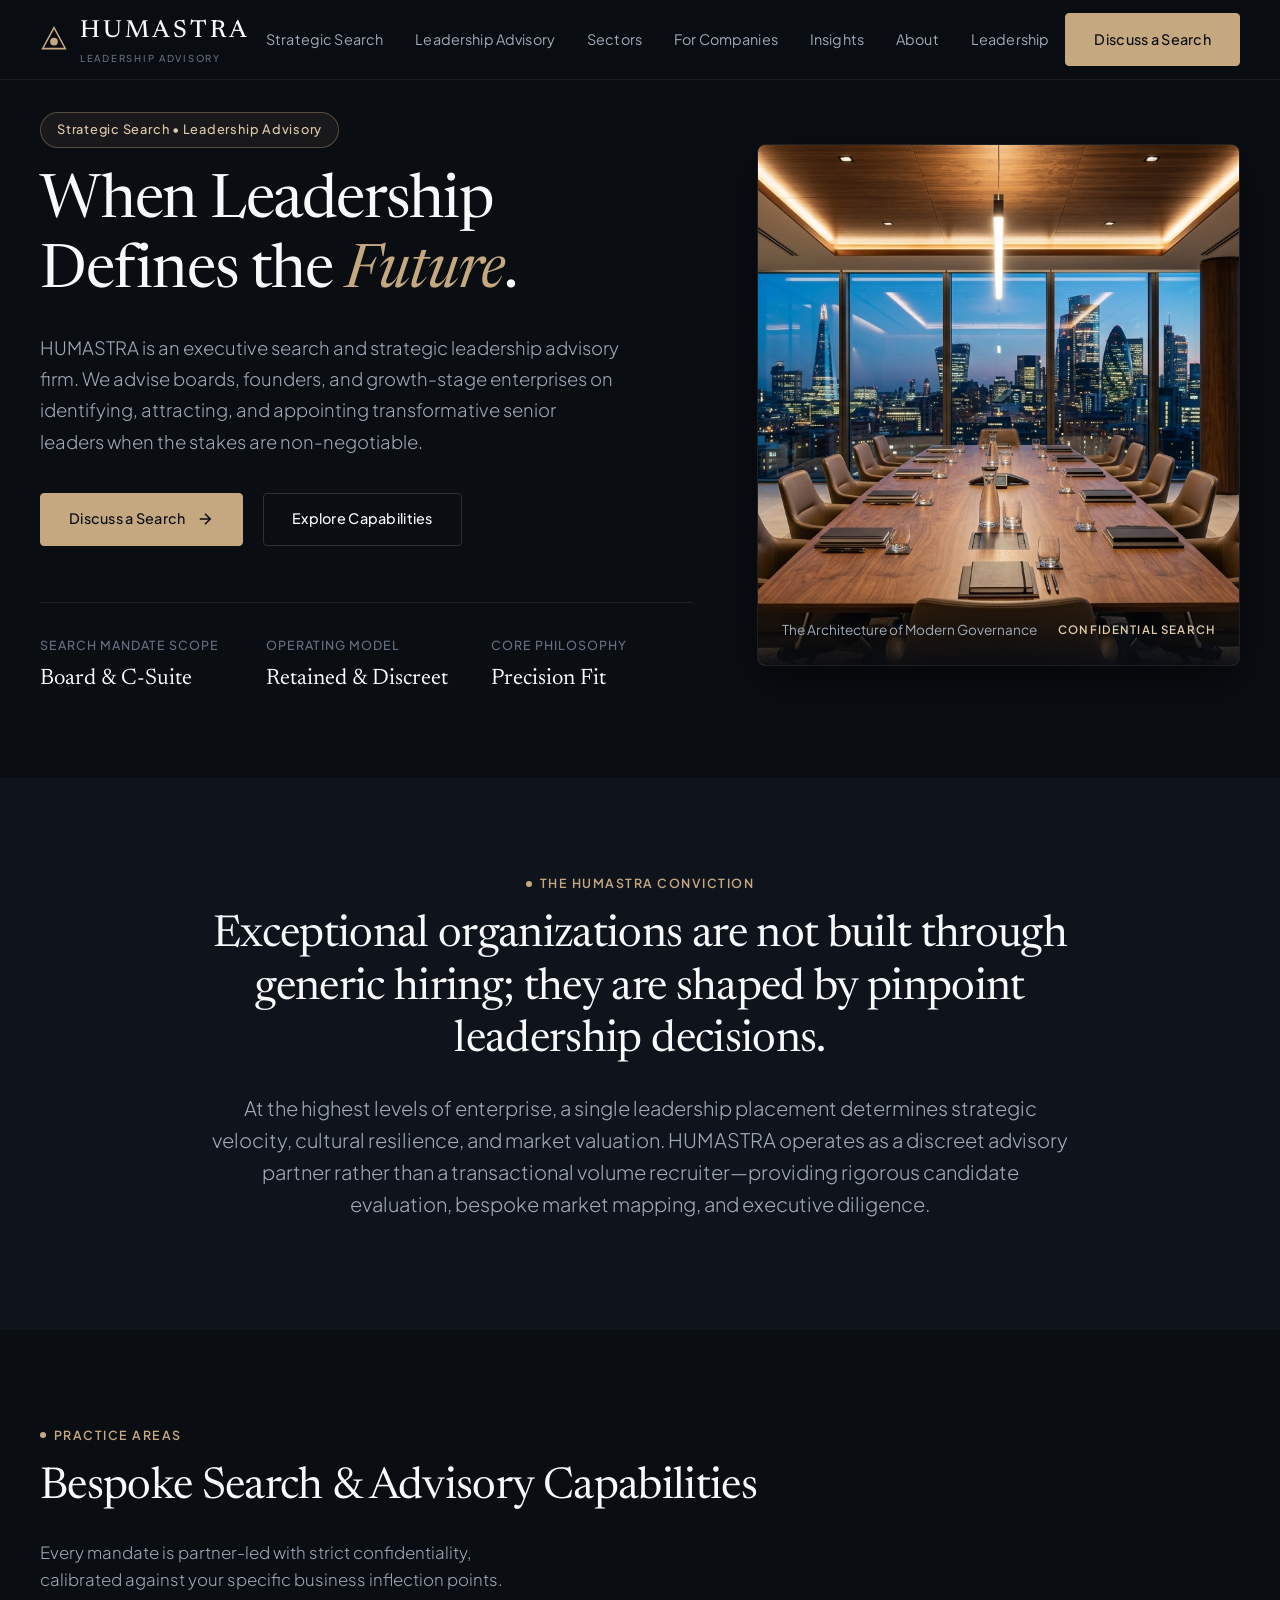
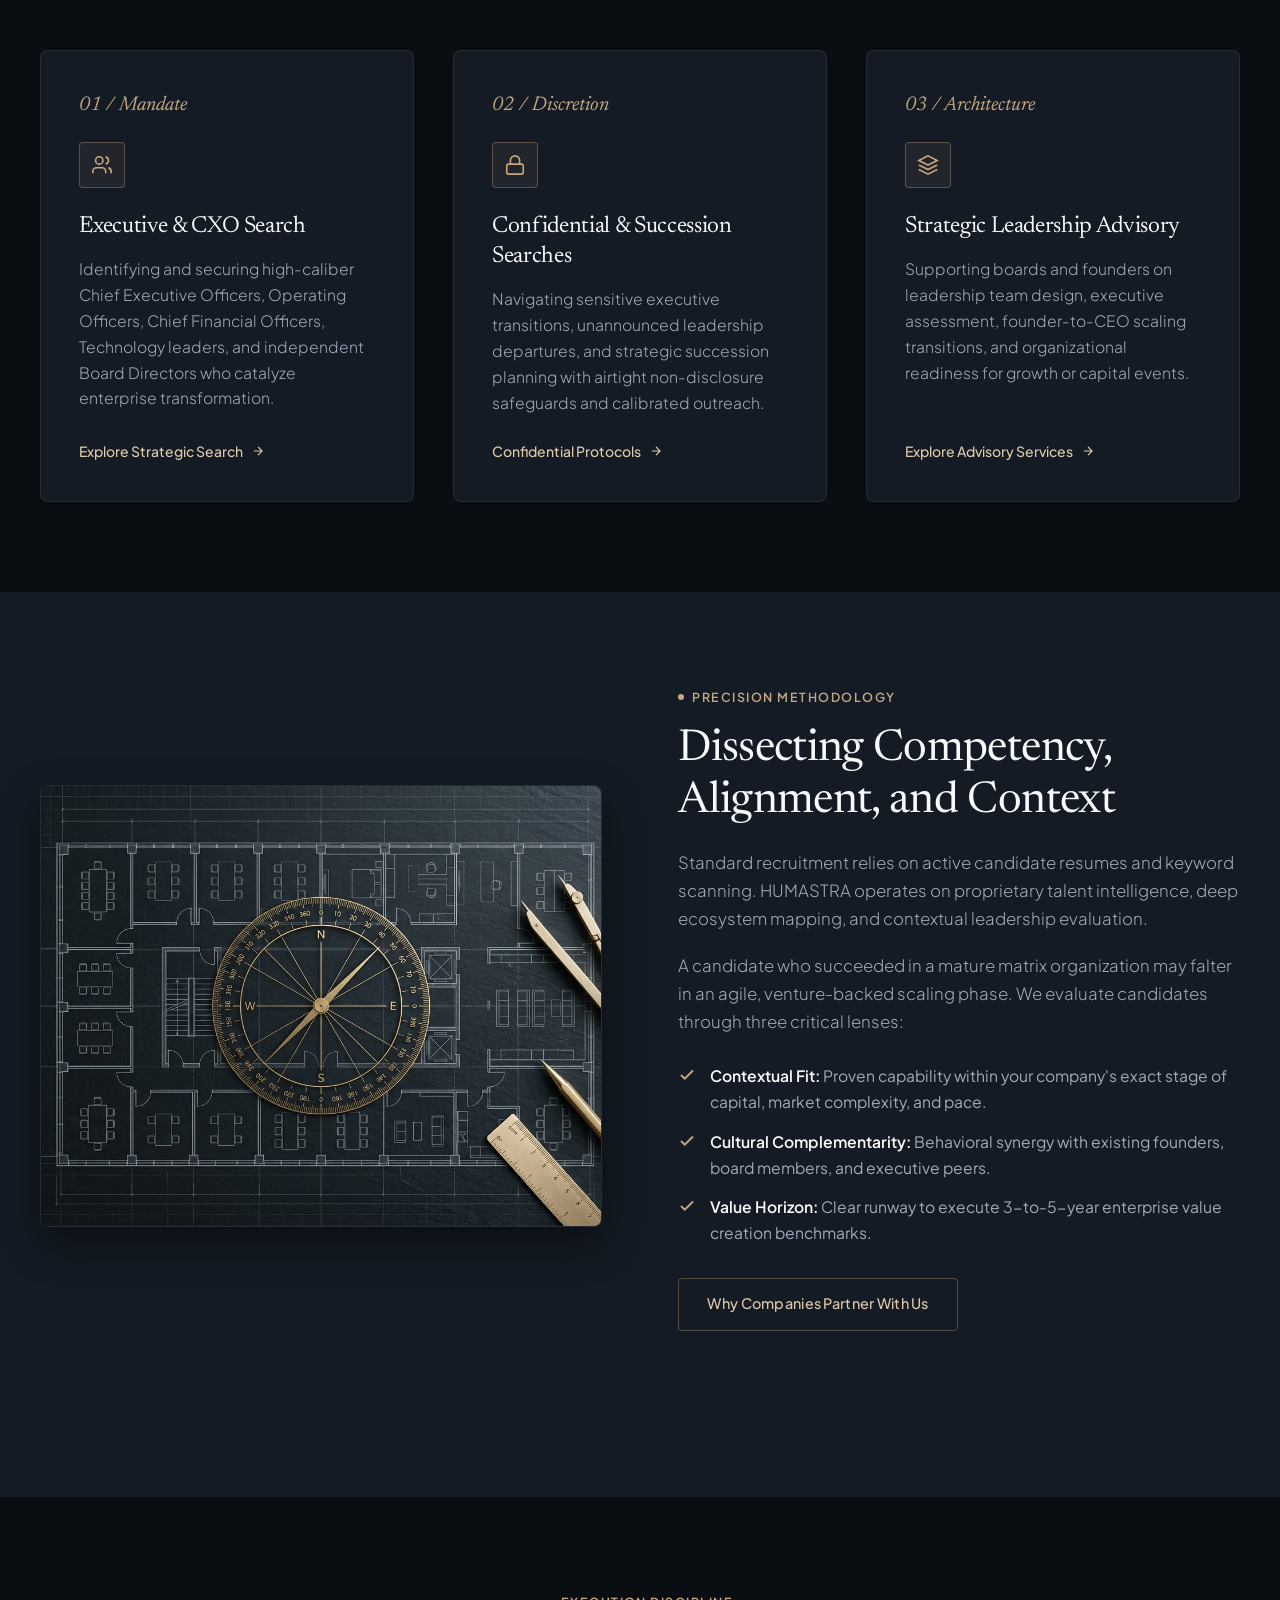
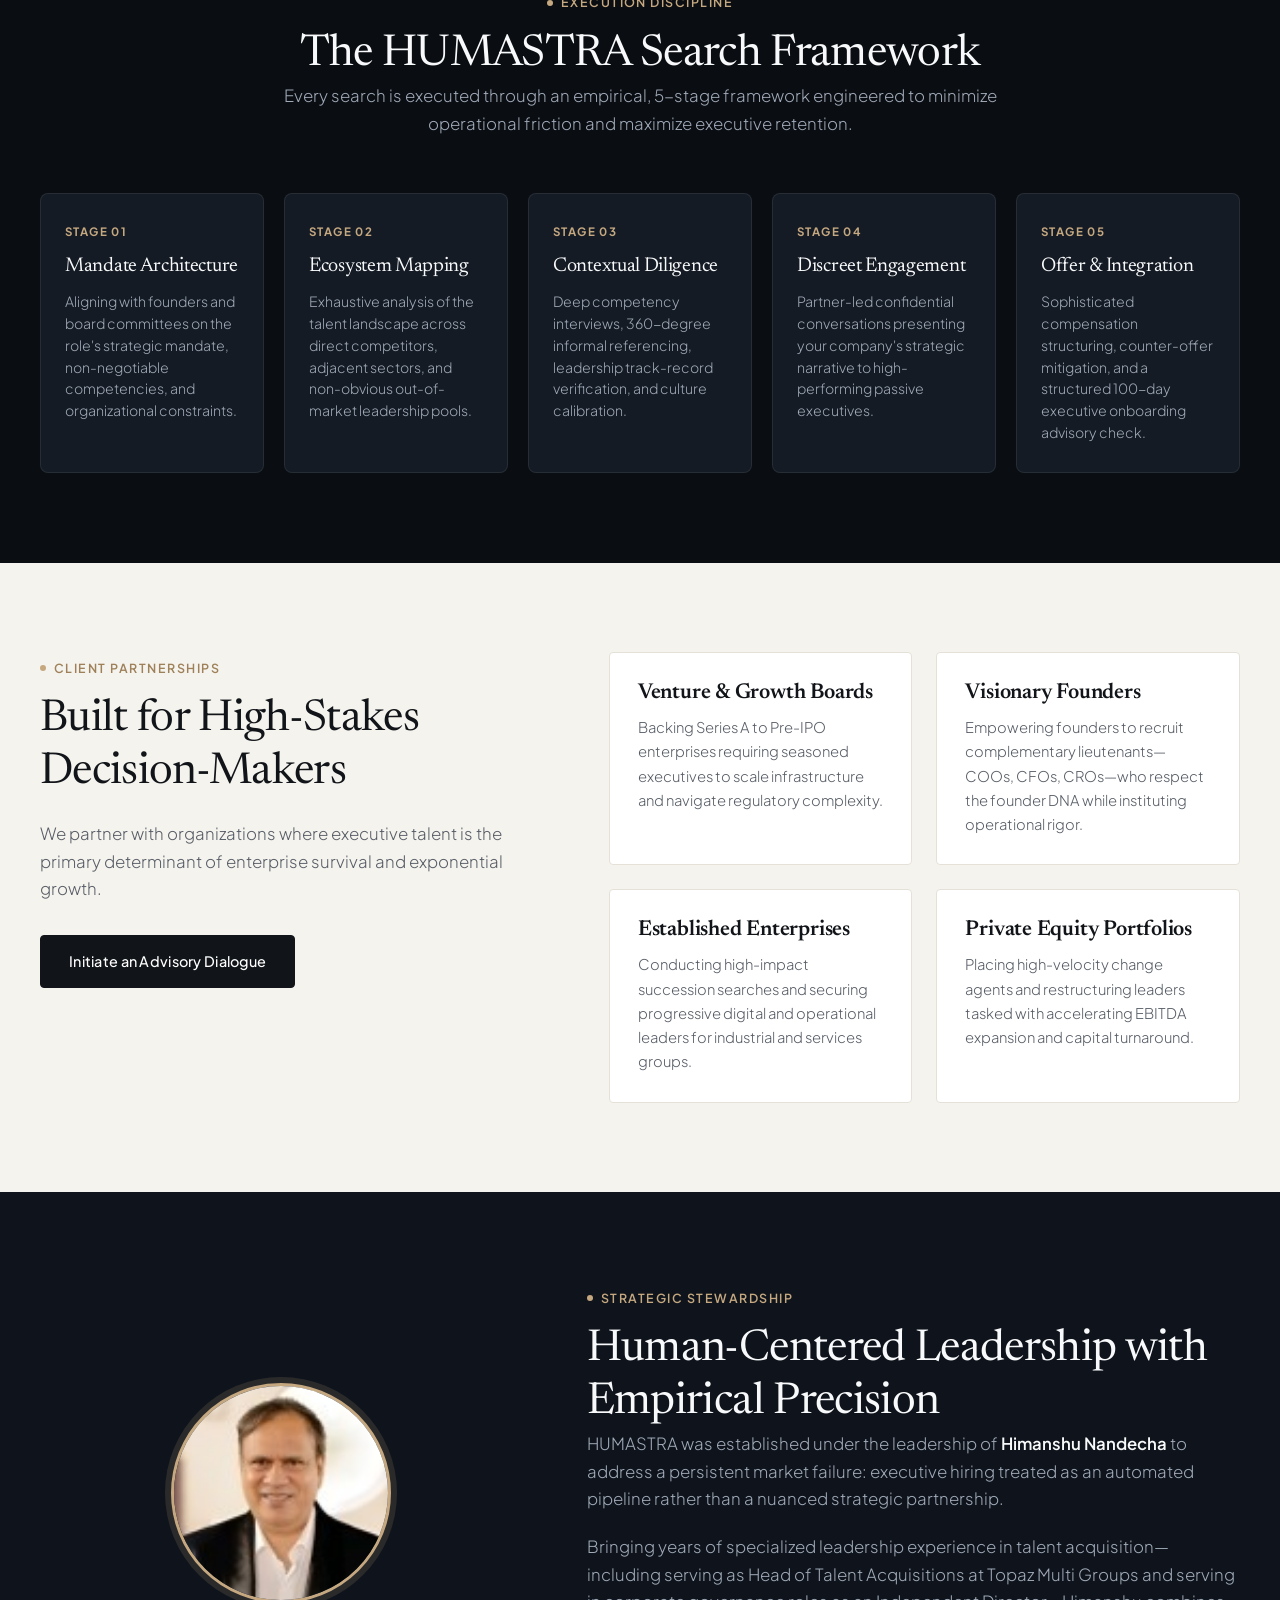
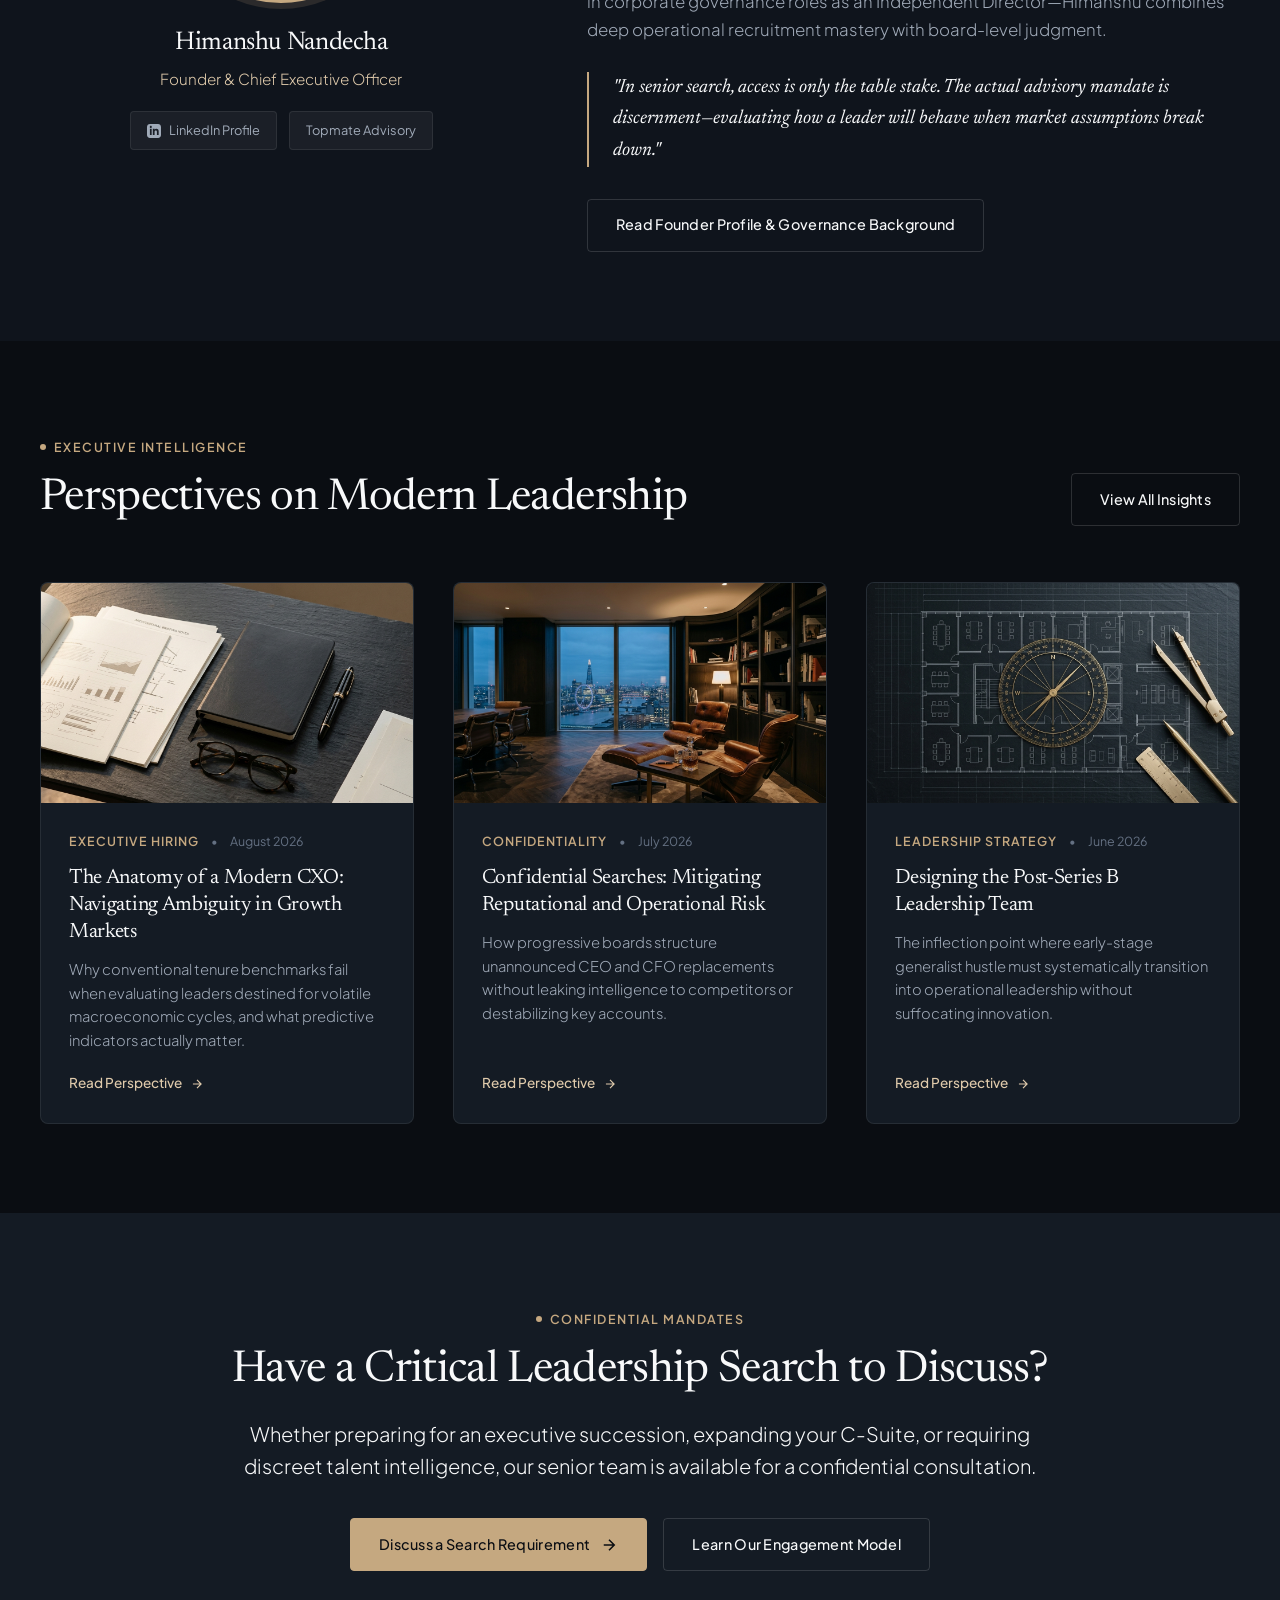
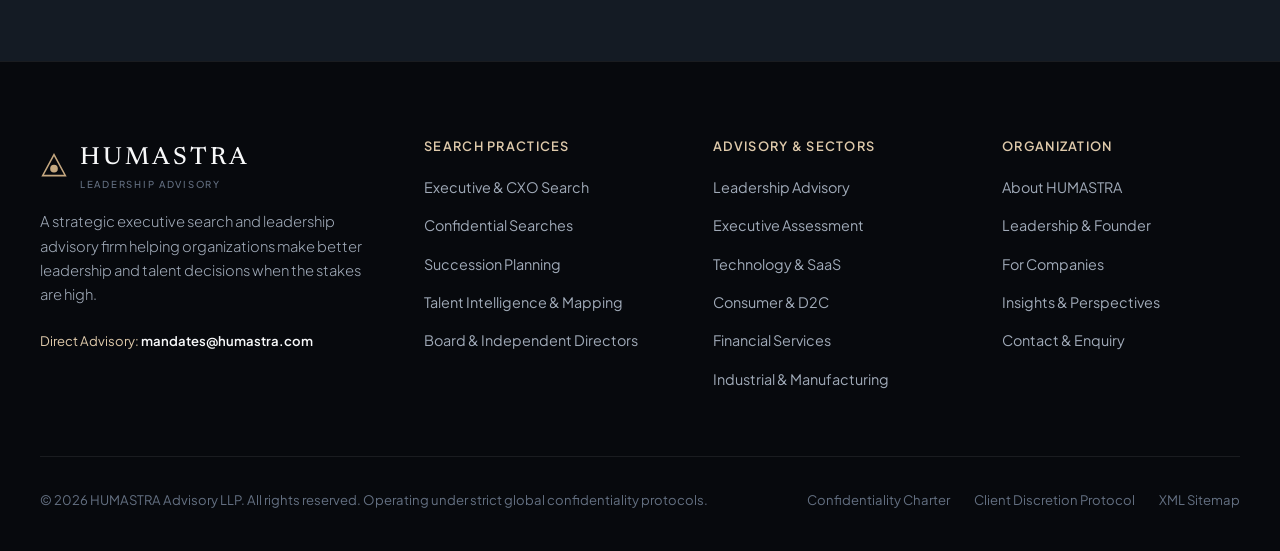
==== index.html @ c3123224 "Initial commit: HUMASTRA executive search and leadership advisory platform" ====
<!DOCTYPE html>
<html lang="en">
<head>
  <meta charset="UTF-8">
  <meta name="viewport" content="width=device-width, initial-scale=1.0">
  <meta http-equiv="X-UA-Compatible" content="IE=edge">
  
  <!-- Primary Meta Tags -->
  <title>HUMASTRA | Strategic Executive Search & Leadership Advisory</title>
  <meta name="title" content="HUMASTRA | Strategic Executive Search & Leadership Advisory">
  <meta name="description" content="HUMASTRA is an executive search and strategic leadership advisory firm helping enterprises, founders, and growth-stage companies identify, evaluate, and place exceptional senior leaders for high-stakes mandates.">
  <meta name="keywords" content="executive search, leadership advisory, CXO search, senior executive recruitment, retained search, board advisory, talent intelligence, Himanshu Nandecha">
  <meta name="author" content="HUMASTRA">
  <meta name="robots" content="index, follow">
  <link rel="canonical" href="https://humastra.com/">

  <!-- Open Graph / Facebook -->
  <meta property="og:type" content="website">
  <meta property="og:url" content="https://humastra.com/">
  <meta property="og:title" content="HUMASTRA | Strategic Executive Search & Leadership Advisory">
  <meta property="og:description" content="Advising boards, founders, and enterprises on mission-critical executive search and strategic leadership succession.">
  <meta property="og:image" content="https://humastra.com/assets/images/hero-boardroom.jpg">

  <!-- Twitter / X -->
  <meta property="twitter:card" content="summary_large_image">
  <meta property="twitter:url" content="https://humastra.com/">
  <meta property="twitter:title" content="HUMASTRA | Strategic Executive Search & Leadership Advisory">
  <meta property="twitter:description" content="Advising boards, founders, and enterprises on mission-critical executive search and strategic leadership succession.">
  <meta property="twitter:image" content="https://humastra.com/assets/images/hero-boardroom.jpg">

  <!-- Favicon & Stylesheet -->
  <link rel="icon" type="image/svg+xml" href="data:image/svg+xml,%3Csvg xmlns='http://www.w3.org/2000/svg' viewBox='0 0 32 32'%3E%3Cpolygon points='16,2 30,26 2,26' fill='none' stroke='%23C5A880' stroke-width='2.5'/%3E%3Ccircle cx='16' cy='18' r='3.5' fill='%23C5A880'/%3E%3C/svg%3E">
  <link rel="stylesheet" href="assets/css/main.css">

  <!-- Structured Data: Organization & WebSite Schema -->
  <script type="application/ld+json">
  {
    "@context": "https://schema.org",
    "@graph": [
      {
        "@type": "Organization",
        "@id": "https://humastra.com/#organization",
        "name": "HUMASTRA",
        "url": "https://humastra.com/",
        "logo": "https://humastra.com/assets/images/logo.svg",
        "description": "Strategic executive search and leadership advisory firm advising boards, founders, and growth-stage companies.",
        "founder": {
          "@type": "Person",
          "name": "Himanshu Nandecha",
          "jobTitle": "Founder & Chief Executive Officer",
          "sameAs": [
            "https://linkedin.com/in/nandecha",
            "https://topmate.io/nandecha"
          ]
        },
        "contactPoint": {
          "@type": "ContactPoint",
          "contactType": "Executive Search Inquiries",
          "email": "mandates@humastra.com",
          "availableLanguage": ["English", "Hindi"]
        }
      },
      {
        "@type": "WebSite",
        "@id": "https://humastra.com/#website",
        "url": "https://humastra.com/",
        "name": "HUMASTRA",
        "publisher": {
          "@id": "https://humastra.com/#organization"
        }
      }
    ]
  }
  </script>
</head>
<body>

  <!-- Accessible Skip Navigation Link -->
  <a href="#main-content" class="skip-link">Skip to main content</a>

  <!-- Persistent Site Header -->
  <header class="site-header" role="banner">
    <div class="container header-inner">
      <a href="index.html" class="brand-logo" aria-label="HUMASTRA Home">
        <span class="brand-symbol">
          <svg viewBox="0 0 32 32" aria-hidden="true">
            <polygon points="16,3 29,27 3,27" />
            <circle cx="16" cy="19" r="3.5" fill="#C5A880" />
          </svg>
        </span>
        <div>
          HUMASTRA
          <span class="brand-tagline">Leadership Advisory</span>
        </div>
      </a>

      <!-- Primary Navigation -->
      <nav class="nav-container" aria-label="Main Navigation">
        <ul class="nav-menu">
          <li><a href="strategic-search.html" class="nav-link">Strategic Search</a></li>
          <li><a href="leadership-advisory.html" class="nav-link">Leadership Advisory</a></li>
          <li><a href="sectors.html" class="nav-link">Sectors</a></li>
          <li><a href="for-companies.html" class="nav-link">For Companies</a></li>
          <li><a href="insights.html" class="nav-link">Insights</a></li>
          <li><a href="about.html" class="nav-link">About</a></li>
          <li><a href="leadership.html" class="nav-link">Leadership</a></li>
        </ul>
      </nav>

      <div class="header-cta-group">
        <a href="contact.html" class="btn btn-primary" id="headerCtaBtn">Discuss a Search</a>
        <button class="mobile-toggle" aria-label="Toggle navigation menu" aria-expanded="false">
          <svg viewBox="0 0 24 24" fill="none" stroke-width="2" stroke-linecap="round">
            <line x1="3" y1="12" x2="21" y2="12"></line>
            <line x1="3" y1="6" x2="21" y2="6"></line>
            <line x1="3" y1="18" x2="21" y2="18"></line>
          </svg>
        </button>
      </div>
    </div>
  </header>

  <!-- Main Content Wrapper -->
  <main id="main-content">
    
    <!-- Hero Section -->
    <section class="hero-wrapper" aria-label="HUMASTRA Introduction">
      <div class="container">
        <div class="hero-editorial-grid">
          
          <div class="hero-content">
            <span class="eyebrow-pill">Strategic Search &bull; Leadership Advisory</span>
            <h1 class="hero-headline">
              When Leadership Defines the <em>Future</em>.
            </h1>
            <p class="hero-description">
              HUMASTRA is an executive search and strategic leadership advisory firm. We advise boards, founders, and growth-stage enterprises on identifying, attracting, and appointing transformative senior leaders when the stakes are non-negotiable.
            </p>
            
            <div class="hero-actions">
              <a href="contact.html" class="btn btn-primary" id="heroDiscussSearchBtn">
                Discuss a Search
                <svg class="btn-icon" viewBox="0 0 24 24" fill="none" stroke="currentColor" stroke-width="2">
                  <path d="M5 12h14M12 5l7 7-7 7"/>
                </svg>
              </a>
              <a href="strategic-search.html" class="btn btn-secondary" id="heroExploreCapabilitiesBtn">Explore Capabilities</a>
            </div>

            <!-- Verified Value Proof Points -->
            <div class="hero-metrics-strip">
              <div class="metric-item">
                <span class="metric-label">Search Mandate Scope</span>
                <span class="metric-value">Board &amp; C-Suite</span>
              </div>
              <div class="metric-item">
                <span class="metric-label">Operating Model</span>
                <span class="metric-value">Retained &amp; Discreet</span>
              </div>
              <div class="metric-item">
                <span class="metric-label">Core Philosophy</span>
                <span class="metric-value">Precision Fit</span>
              </div>
            </div>
          </div>

          <!-- Hero Architectural Visual Frame -->
          <div class="hero-visual">
            <div class="hero-image-frame">
              <img src="assets/images/hero-boardroom.jpg" alt="HUMASTRA executive boardroom suite overlooking twilight metropolitan skyline" width="1280" height="720" loading="eager">
              <div class="hero-image-caption">
                <span>The Architecture of Modern Governance</span>
                <span class="hero-caption-tag">Confidential Search</span>
              </div>
            </div>
          </div>

        </div>
      </div>
    </section>

    <!-- Core Positioning Statement -->
    <section class="section section-secondary" aria-label="Brand Philosophy">
      <div class="container container-narrow" style="text-align: center;">
        <span class="eyebrow">The HUMASTRA Conviction</span>
        <h2>
          Exceptional organizations are not built through generic hiring; they are shaped by pinpoint leadership decisions.
        </h2>
        <p class="lead" style="margin-top: 1.5rem; color: var(--text-secondary);">
          At the highest levels of enterprise, a single leadership placement determines strategic velocity, cultural resilience, and market valuation. HUMASTRA operates as a discreet advisory partner rather than a transactional volume recruiter—providing rigorous candidate evaluation, bespoke market mapping, and executive diligence.
        </p>
      </div>
    </section>

    <!-- Key Capabilities / Dual Pillars -->
    <section class="section" aria-label="Core Capabilities">
      <div class="container">
        <div style="display: flex; justify-content: space-between; align-items: flex-end; margin-bottom: 3.5rem; flex-wrap: wrap; gap: 1.5rem;">
          <div>
            <span class="eyebrow">Practice Areas</span>
            <h2>Bespoke Search &amp; Advisory Capabilities</h2>
          </div>
          <p style="max-width: 480px; margin-bottom: 0;">
            Every mandate is partner-led with strict confidentiality, calibrated against your specific business inflection points.
          </p>
        </div>

        <div class="grid-3">
          
          <!-- Card 1: Executive Search -->
          <div class="advisory-card">
            <span class="card-num">01 / Mandate</span>
            <div class="card-icon-wrapper">
              <svg viewBox="0 0 24 24" fill="none" stroke="currentColor" stroke-width="1.75">
                <path d="M16 21v-2a4 4 0 0 0-4-4H6a4 4 0 0 0-4 4v2"/>
                <circle cx="9" cy="7" r="4"/>
                <path d="M22 21v-2a4 4 0 0 0-3-3.87"/>
                <path d="M16 3.13a4 4 0 0 1 0 7.75"/>
              </svg>
            </div>
            <h3>Executive &amp; CXO Search</h3>
            <p>
              Identifying and securing high-caliber Chief Executive Officers, Operating Officers, Chief Financial Officers, Technology leaders, and independent Board Directors who catalyze enterprise transformation.
            </p>
            <a href="strategic-search.html" class="card-link">
              Explore Strategic Search
              <svg viewBox="0 0 24 24" fill="none" stroke="currentColor" stroke-width="2">
                <path d="M5 12h14M12 5l7 7-7 7"/>
              </svg>
            </a>
          </div>

          <!-- Card 2: Confidential Search -->
          <div class="advisory-card">
            <span class="card-num">02 / Discretion</span>
            <div class="card-icon-wrapper">
              <svg viewBox="0 0 24 24" fill="none" stroke="currentColor" stroke-width="1.75">
                <rect x="3" y="11" width="18" height="11" rx="2" ry="2"/>
                <path d="M7 11V7a5 5 0 0 1 10 0v4"/>
              </svg>
            </div>
            <h3>Confidential &amp; Succession Searches</h3>
            <p>
              Navigating sensitive executive transitions, unannounced leadership departures, and strategic succession planning with airtight non-disclosure safeguards and calibrated outreach.
            </p>
            <a href="strategic-search.html#confidential" class="card-link">
              Confidential Protocols
              <svg viewBox="0 0 24 24" fill="none" stroke="currentColor" stroke-width="2">
                <path d="M5 12h14M12 5l7 7-7 7"/>
              </svg>
            </a>
          </div>

          <!-- Card 3: Leadership Advisory -->
          <div class="advisory-card">
            <span class="card-num">03 / Architecture</span>
            <div class="card-icon-wrapper">
              <svg viewBox="0 0 24 24" fill="none" stroke="currentColor" stroke-width="1.75">
                <path d="M12 2L2 7l10 5 10-5-10-5zM2 17l10 5 10-5M2 12l10 5 10-5"/>
              </svg>
            </div>
            <h3>Strategic Leadership Advisory</h3>
            <p>
              Supporting boards and founders on leadership team design, executive assessment, founder-to-CEO scaling transitions, and organizational readiness for growth or capital events.
            </p>
            <a href="leadership-advisory.html" class="card-link">
              Explore Advisory Services
              <svg viewBox="0 0 24 24" fill="none" stroke="currentColor" stroke-width="2">
                <path d="M5 12h14M12 5l7 7-7 7"/>
              </svg>
            </a>
          </div>

        </div>
      </div>
    </section>

    <!-- Feature Spotlight: The Architecture of Search -->
    <section class="section section-surface" aria-label="Methodology Spotlight">
      <div class="container">
        <div class="feature-spotlight">
          
          <div class="spotlight-visual">
            <img src="assets/images/talent-mapping.jpg" alt="Architectural blueprint and compass symbolizing HUMASTRA strategic talent intelligence" width="1280" height="720" loading="lazy">
          </div>

          <div class="spotlight-content">
            <span class="eyebrow">Precision Methodology</span>
            <h2>Dissecting Competency, Alignment, and Context</h2>
            <p>
              Standard recruitment relies on active candidate resumes and keyword scanning. HUMASTRA operates on proprietary talent intelligence, deep ecosystem mapping, and contextual leadership evaluation.
            </p>
            <p>
              A candidate who succeeded in a mature matrix organization may falter in an agile, venture-backed scaling phase. We evaluate candidates through three critical lenses:
            </p>
            
            <ul class="feature-list">
              <li class="feature-list-item">
                <svg class="feature-check" viewBox="0 0 24 24" fill="none" stroke="currentColor" stroke-width="2.5">
                  <polyline points="20 6 9 17 4 12"></polyline>
                </svg>
                <span><strong>Contextual Fit:</strong> Proven capability within your company's exact stage of capital, market complexity, and pace.</span>
              </li>
              <li class="feature-list-item">
                <svg class="feature-check" viewBox="0 0 24 24" fill="none" stroke="currentColor" stroke-width="2.5">
                  <polyline points="20 6 9 17 4 12"></polyline>
                </svg>
                <span><strong>Cultural Complementarity:</strong> Behavioral synergy with existing founders, board members, and executive peers.</span>
              </li>
              <li class="feature-list-item">
                <svg class="feature-check" viewBox="0 0 24 24" fill="none" stroke="currentColor" stroke-width="2.5">
                  <polyline points="20 6 9 17 4 12"></polyline>
                </svg>
                <span><strong>Value Horizon:</strong> Clear runway to execute 3-to-5-year enterprise value creation benchmarks.</span>
              </li>
            </ul>

            <div style="margin-top: 2rem;">
              <a href="for-companies.html" class="btn btn-gold-outline">Why Companies Partner With Us</a>
            </div>
          </div>

        </div>
      </div>
    </section>

    <!-- The 5-Stage Search Protocol -->
    <section class="section" aria-label="Search Process">
      <div class="container">
        <div style="text-align: center; max-width: 760px; margin: 0 auto 3.5rem;">
          <span class="eyebrow">Execution Discipline</span>
          <h2>The HUMASTRA Search Framework</h2>
          <p>
            Every search is executed through an empirical, 5-stage framework engineered to minimize operational friction and maximize executive retention.
          </p>
        </div>

        <div class="process-stepper">
          
          <div class="process-step">
            <div class="step-phase">Stage 01</div>
            <h3 class="step-title">Mandate Architecture</h3>
            <p class="step-desc">
              Aligning with founders and board committees on the role's strategic mandate, non-negotiable competencies, and organizational constraints.
            </p>
          </div>

          <div class="process-step">
            <div class="step-phase">Stage 02</div>
            <h3 class="step-title">Ecosystem Mapping</h3>
            <p class="step-desc">
              Exhaustive analysis of the talent landscape across direct competitors, adjacent sectors, and non-obvious out-of-market leadership pools.
            </p>
          </div>

          <div class="process-step">
            <div class="step-phase">Stage 03</div>
            <h3 class="step-title">Contextual Diligence</h3>
            <p class="step-desc">
              Deep competency interviews, 360-degree informal referencing, leadership track-record verification, and culture calibration.
            </p>
          </div>

          <div class="process-step">
            <div class="step-phase">Stage 04</div>
            <h3 class="step-title">Discreet Engagement</h3>
            <p class="step-desc">
              Partner-led confidential conversations presenting your company's strategic narrative to high-performing passive executives.
            </p>
          </div>

          <div class="process-step">
            <div class="step-phase">Stage 05</div>
            <h3 class="step-title">Offer &amp; Integration</h3>
            <p class="step-desc">
              Sophisticated compensation structuring, counter-offer mitigation, and a structured 100-day executive onboarding advisory check.
            </p>
          </div>

        </div>
      </div>
    </section>

    <!-- Editorial Cream Section: Who We Work With -->
    <section class="section section-cream" aria-label="Client Segments">
      <div class="container">
        <div class="client-segments-grid">
          <div>
            <span class="eyebrow" style="color: var(--gold-dark);">Client Partnerships</span>
            <h2>Built for High-Stakes Decision-Makers</h2>
            <p style="margin-top: 1.25rem;">
              We partner with organizations where executive talent is the primary determinant of enterprise survival and exponential growth.
            </p>
            <div style="margin-top: 2rem;">
              <a href="contact.html" class="btn btn-cream">Initiate an Advisory Dialogue</a>
            </div>
          </div>

          <div class="client-segments-cards">
            
            <div style="background: var(--cream-surface); padding: 1.75rem; border-radius: var(--radius-sm); border: 1px solid var(--cream-border);">
              <h4 style="font-family: var(--font-serif); font-size: 1.35rem; color: var(--cream-text); margin-bottom: 0.5rem;">Venture &amp; Growth Boards</h4>
              <p style="font-size: 0.92rem; color: var(--cream-text-muted); margin-bottom: 0;">
                Backing Series A to Pre-IPO enterprises requiring seasoned executives to scale infrastructure and navigate regulatory complexity.
              </p>
            </div>

            <div style="background: var(--cream-surface); padding: 1.75rem; border-radius: var(--radius-sm); border: 1px solid var(--cream-border);">
              <h4 style="font-family: var(--font-serif); font-size: 1.35rem; color: var(--cream-text); margin-bottom: 0.5rem;">Visionary Founders</h4>
              <p style="font-size: 0.92rem; color: var(--cream-text-muted); margin-bottom: 0;">
                Empowering founders to recruit complementary lieutenants—COOs, CFOs, CROs—who respect the founder DNA while instituting operational rigor.
              </p>
            </div>

            <div style="background: var(--cream-surface); padding: 1.75rem; border-radius: var(--radius-sm); border: 1px solid var(--cream-border);">
              <h4 style="font-family: var(--font-serif); font-size: 1.35rem; color: var(--cream-text); margin-bottom: 0.5rem;">Established Enterprises</h4>
              <p style="font-size: 0.92rem; color: var(--cream-text-muted); margin-bottom: 0;">
                Conducting high-impact succession searches and securing progressive digital and operational leaders for industrial and services groups.
              </p>
            </div>

            <div style="background: var(--cream-surface); padding: 1.75rem; border-radius: var(--radius-sm); border: 1px solid var(--cream-border);">
              <h4 style="font-family: var(--font-serif); font-size: 1.35rem; color: var(--cream-text); margin-bottom: 0.5rem;">Private Equity Portfolios</h4>
              <p style="font-size: 0.92rem; color: var(--cream-text-muted); margin-bottom: 0;">
                Placing high-velocity change agents and restructuring leaders tasked with accelerating EBITDA expansion and capital turnaround.
              </p>
            </div>

          </div>
        </div>
      </div>
    </section>

    <!-- Leadership Spotlight (Founder Himanshu Nandecha) -->
    <section class="section section-secondary" aria-label="Founder Spotlight">
      <div class="container">
        <div class="founder-profile-grid" style="align-items: center;">
          
          <div style="text-align: center;">
            <div class="founder-avatar-frame" style="width: 220px; height: 220px;">
              <img src="assets/images/himanshu-nandecha.jpg" alt="Himanshu Nandecha, Founder and CEO of HUMASTRA" width="220" height="220" loading="lazy">
            </div>
            <h3 style="font-size: 1.6rem; margin-bottom: 0.35rem;">Himanshu Nandecha</h3>
            <p style="color: var(--gold-light); font-size: 0.95rem; margin-bottom: 1.25rem;">Founder &amp; Chief Executive Officer</p>
            <div style="display: flex; justify-content: center; gap: 0.75rem; flex-wrap: wrap;">
              <a href="https://linkedin.com/in/nandecha" target="_blank" rel="noopener noreferrer" class="founder-social-btn" aria-label="Himanshu Nandecha on LinkedIn">
                <svg width="14" height="14" fill="currentColor" viewBox="0 0 24 24"><path d="M19 0h-14c-2.761 0-5 2.239-5 5v14c0 2.761 2.239 5 5 5h14c2.762 0 5-2.239 5-5v-14c0-2.761-2.238-5-5-5zm-11 19h-3v-11h3v11zm-1.5-12.268c-.966 0-1.75-.79-1.75-1.764s.784-1.764 1.75-1.764 1.75.79 1.75 1.764-.783 1.764-1.75 1.764zm13.5 12.268h-3v-5.604c0-3.368-4-3.113-4 0v5.604h-3v-11h3v1.765c1.396-2.586 7-2.777 7 2.476v6.759z"/></svg>
                LinkedIn Profile
              </a>
              <a href="https://topmate.io/nandecha" target="_blank" rel="noopener noreferrer" class="founder-social-btn" aria-label="Himanshu Nandecha Topmate Consultation">
                Topmate Advisory
              </a>
            </div>
          </div>

          <div>
            <span class="eyebrow">Strategic Stewardship</span>
            <h2>Human-Centered Leadership with Empirical Precision</h2>
            <p>
              HUMASTRA was established under the leadership of <strong>Himanshu Nandecha</strong> to address a persistent market failure: executive hiring treated as an automated pipeline rather than a nuanced strategic partnership.
            </p>
            <p>
              Bringing years of specialized leadership experience in talent acquisition—including serving as Head of Talent Acquisitions at Topaz Multi Groups and serving in corporate governance roles as an Independent Director—Himanshu combines deep operational recruitment mastery with board-level judgment.
            </p>
            <blockquote style="border-left: 2px solid var(--gold-primary); padding-left: 1.5rem; margin: 1.75rem 0; font-family: var(--font-serif); font-size: 1.2rem; font-style: italic; color: var(--text-primary);">
              "In senior search, access is only the table stake. The actual advisory mandate is discernment—evaluating how a leader will behave when market assumptions break down."
            </blockquote>
            <div style="margin-top: 2rem;">
              <a href="leadership.html" class="btn btn-secondary">Read Founder Profile &amp; Governance Background</a>
            </div>
          </div>

        </div>
      </div>
    </section>

    <!-- Featured Insights Section -->
    <section class="section" aria-label="Executive Insights">
      <div class="container">
        <div style="display: flex; justify-content: space-between; align-items: flex-end; margin-bottom: 3.5rem; flex-wrap: wrap; gap: 1.5rem;">
          <div>
            <span class="eyebrow">Executive Intelligence</span>
            <h2>Perspectives on Modern Leadership</h2>
          </div>
          <a href="insights.html" class="btn btn-secondary">View All Insights</a>
        </div>

        <div class="grid-3">
          
          <!-- Insight Card 1 -->
          <article class="insight-card" data-category="executive-hiring">
            <div class="insight-cover">
              <img src="assets/images/insights-briefing.jpg" alt="Executive briefing papers and notebook on desk" width="600" height="340" loading="lazy">
            </div>
            <div class="insight-body">
              <div class="insight-meta">
                <span class="insight-category">Executive Hiring</span>
                <span>&bull;</span>
                <time datetime="2026-08-15">August 2026</time>
              </div>
              <h3>The Anatomy of a Modern CXO: Navigating Ambiguity in Growth Markets</h3>
              <p>
                Why conventional tenure benchmarks fail when evaluating leaders destined for volatile macroeconomic cycles, and what predictive indicators actually matter.
              </p>
              <a href="insights/modern-cxo-leadership.html" class="insight-read-more" aria-label="Read The Anatomy of a Modern CXO">
                Read Perspective
                <svg viewBox="0 0 24 24" fill="none" stroke="currentColor" stroke-width="2">
                  <path d="M5 12h14M12 5l7 7-7 7"/>
                </svg>
              </a>
            </div>
          </article>

          <!-- Insight Card 2 -->
          <article class="insight-card" data-category="governance">
            <div class="insight-cover">
              <img src="assets/images/advisory-room.jpg" alt="Discreet executive advisory suite" width="600" height="340" loading="lazy">
            </div>
            <div class="insight-body">
              <div class="insight-meta">
                <span class="insight-category">Confidentiality</span>
                <span>&bull;</span>
                <time datetime="2026-07-22">July 2026</time>
              </div>
              <h3>Confidential Searches: Mitigating Reputational and Operational Risk</h3>
              <p>
                How progressive boards structure unannounced CEO and CFO replacements without leaking intelligence to competitors or destabilizing key accounts.
              </p>
              <a href="insights.html" class="insight-read-more" aria-label="Read Confidential Searches Insight">
                Read Perspective
                <svg viewBox="0 0 24 24" fill="none" stroke="currentColor" stroke-width="2">
                  <path d="M5 12h14M12 5l7 7-7 7"/>
                </svg>
              </a>
            </div>
          </article>

          <!-- Insight Card 3 -->
          <article class="insight-card" data-category="strategy">
            <div class="insight-cover">
              <img src="assets/images/talent-mapping.jpg" alt="Architectural blueprint and compass" width="600" height="340" loading="lazy">
            </div>
            <div class="insight-body">
              <div class="insight-meta">
                <span class="insight-category">Leadership Strategy</span>
                <span>&bull;</span>
                <time datetime="2026-06-10">June 2026</time>
              </div>
              <h3>Designing the Post-Series B Leadership Team</h3>
              <p>
                The inflection point where early-stage generalist hustle must systematically transition into operational leadership without suffocating innovation.
              </p>
              <a href="insights.html" class="insight-read-more" aria-label="Read Designing the Post-Series B Leadership Team">
                Read Perspective
                <svg viewBox="0 0 24 24" fill="none" stroke="currentColor" stroke-width="2">
                  <path d="M5 12h14M12 5l7 7-7 7"/>
                </svg>
              </a>
            </div>
          </article>

        </div>
      </div>
    </section>

    <!-- Consultation Call to Action Strip -->
    <section class="section section-surface" aria-label="Mandate Consultation CTA">
      <div class="container container-narrow" style="text-align: center;">
        <span class="eyebrow">Confidential Mandates</span>
        <h2>Have a Critical Leadership Search to Discuss?</h2>
        <p class="lead" style="margin-top: 1.25rem;">
          Whether preparing for an executive succession, expanding your C-Suite, or requiring discreet talent intelligence, our senior team is available for a confidential consultation.
        </p>
        <div style="margin-top: 2.25rem; display: flex; justify-content: center; gap: 1rem; flex-wrap: wrap;">
          <a href="contact.html" class="btn btn-primary" id="ctaDiscussMandateBtn">
            Discuss a Search Requirement
            <svg class="btn-icon" viewBox="0 0 24 24" fill="none" stroke="currentColor" stroke-width="2">
              <path d="M5 12h14M12 5l7 7-7 7"/>
            </svg>
          </a>
          <a href="for-companies.html" class="btn btn-secondary">Learn Our Engagement Model</a>
        </div>
      </div>
    </section>

  </main>

  <!-- Comprehensive Site Footer -->
  <footer class="site-footer" role="contentinfo">
    <div class="container">
      <div class="footer-top">
        
        <div class="footer-brand">
          <a href="index.html" class="brand-logo" aria-label="HUMASTRA Home">
            <span class="brand-symbol">
              <svg viewBox="0 0 32 32" aria-hidden="true">
                <polygon points="16,3 29,27 3,27" />
                <circle cx="16" cy="19" r="3.5" fill="#C5A880" />
              </svg>
            </span>
            <div>
              HUMASTRA
              <span class="brand-tagline">Leadership Advisory</span>
            </div>
          </a>
          <p>
            A strategic executive search and leadership advisory firm helping organizations make better leadership and talent decisions when the stakes are high.
          </p>
          <div style="margin-top: 1.5rem; font-size: 0.82rem; color: var(--gold-light);">
            Direct Advisory: <strong>mandates@humastra.com</strong>
          </div>
        </div>

        <div class="footer-col">
          <h4>Search Practices</h4>
          <ul class="footer-nav">
            <li><a href="strategic-search.html">Executive &amp; CXO Search</a></li>
            <li><a href="strategic-search.html#confidential">Confidential Searches</a></li>
            <li><a href="strategic-search.html#succession">Succession Planning</a></li>
            <li><a href="strategic-search.html#intelligence">Talent Intelligence &amp; Mapping</a></li>
            <li><a href="strategic-search.html#board">Board &amp; Independent Directors</a></li>
          </ul>
        </div>

        <div class="footer-col">
          <h4>Advisory &amp; Sectors</h4>
          <ul class="footer-nav">
            <li><a href="leadership-advisory.html">Leadership Advisory</a></li>
            <li><a href="leadership-advisory.html#assessment">Executive Assessment</a></li>
            <li><a href="sectors.html">Technology &amp; SaaS</a></li>
            <li><a href="sectors.html#consumer">Consumer &amp; D2C</a></li>
            <li><a href="sectors.html#financial">Financial Services</a></li>
            <li><a href="sectors.html#manufacturing">Industrial &amp; Manufacturing</a></li>
          </ul>
        </div>

        <div class="footer-col">
          <h4>Organization</h4>
          <ul class="footer-nav">
            <li><a href="about.html">About HUMASTRA</a></li>
            <li><a href="leadership.html">Leadership &amp; Founder</a></li>
            <li><a href="for-companies.html">For Companies</a></li>
            <li><a href="insights.html">Insights &amp; Perspectives</a></li>
            <li><a href="contact.html">Contact &amp; Enquiry</a></li>
          </ul>
        </div>

      </div>

      <div class="footer-bottom">
        <div>
          &copy; 2026 HUMASTRA Advisory LLP. All rights reserved. Operating under strict global confidentiality protocols.
        </div>
        <div class="footer-legal-links">
          <a href="about.html#confidentiality">Confidentiality Charter</a>
          <a href="contact.html">Client Discretion Protocol</a>
          <a href="sitemap.xml">XML Sitemap</a>
        </div>
      </div>
    </div>
  </footer>

  <!-- Scripts -->
  <script src="assets/js/main.js"></script>
</body>
</html>
---- assets/css/main.css ----
/* ==========================================================================
   HUMASTRA | Strategic Executive Search & Leadership Advisory
   Design System & Core Architecture
   Aesthetics: Minimal, Sophisticated, Intelligent, Human, Premium, Trustworthy
   ========================================================================== */

@import url('https://fonts.googleapis.com/css2?family=Newsreader:ital,opsz,wght@0,6..72,300;0,6..72,400;0,6..72,500;0,6..72,600;1,6..72,300;1,6..72,400&family=Plus+Jakarta+Sans:wght@300;400;500;600;700&display=swap');

:root {
  /* Chromatic Hierarchy - Bespoke Executive Palette */
  --bg-primary: #0A0D12;
  --bg-secondary: #0F141C;
  --bg-surface: #141B24;
  --bg-surface-elevated: #1B2330;
  --bg-subtle: #222C3D;

  /* Editorial Cream Accents & Inversion Modules */
  --cream-bg: #F5F3EE;
  --cream-surface: #FFFFFF;
  --cream-text: #111418;
  --cream-text-muted: #575D66;
  --cream-border: #E5E1D8;
  --cream-subtle: #EAE6DD;

  /* Warm Champagne Bronze Accents */
  --gold-primary: #C5A880;
  --gold-light: #DFCAAB;
  --gold-dark: #9E8159;
  --gold-glow: rgba(197, 168, 128, 0.15);
  --gold-glow-subtle: rgba(197, 168, 128, 0.08);

  /* Typography Colors */
  --text-primary: #F8F9FA;
  --text-secondary: #A0AAB8;
  --text-muted: #647082;
  --text-inverse: #0A0D12;

  /* Lines & Structural Delimiters */
  --border-subtle: rgba(255, 255, 255, 0.08);
  --border-medium: rgba(255, 255, 255, 0.14);
  --border-gold: rgba(197, 168, 128, 0.35);

  /* Typography Stack */
  --font-serif: "Newsreader", Georgia, Cambria, "Times New Roman", Times, serif;
  --font-sans: "Plus Jakarta Sans", -apple-system, BlinkMacSystemFont, "Segoe UI", Roboto, sans-serif;

  /* Spatial Scales */
  --container-max: 1280px;
  --container-narrow: 940px;
  --header-height: 80px;

  /* Elevation Shadows */
  --shadow-subtle: 0 4px 20px rgba(0, 0, 0, 0.25);
  --shadow-deep: 0 16px 40px rgba(0, 0, 0, 0.45);
  --shadow-gold: 0 8px 30px rgba(197, 168, 128, 0.12);

  /* Transitions */
  --transition-fast: 0.2s cubic-bezier(0.16, 1, 0.3, 1);
  --transition-smooth: 0.35s cubic-bezier(0.16, 1, 0.3, 1);
  --transition-slow: 0.6s cubic-bezier(0.16, 1, 0.3, 1);

  /* Border Radii */
  --radius-sm: 4px;
  --radius-md: 8px;
  --radius-lg: 14px;
  --radius-full: 9999px;
}

/* Base Reset & Box Sizing */
*, *::before, *::after {
  box-sizing: border-box;
  margin: 0;
  padding: 0;
}

html {
  font-size: 16px;
  scroll-behavior: smooth;
  -webkit-font-smoothing: antialiased;
  -moz-osx-font-smoothing: grayscale;
}

body {
  font-family: var(--font-sans);
  background-color: var(--bg-primary);
  color: var(--text-primary);
  line-height: 1.65;
  overflow-x: hidden;
  display: flex;
  flex-direction: column;
  min-height: 100vh;
}

/* Accessibility Skip Link */
.skip-link {
  position: absolute;
  top: -100px;
  left: 20px;
  background: var(--gold-primary);
  color: var(--text-inverse);
  padding: 10px 18px;
  font-weight: 600;
  font-size: 0.875rem;
  z-index: 9999;
  border-radius: var(--radius-sm);
  transition: top var(--transition-fast);
  text-decoration: none;
}
.skip-link:focus {
  top: 20px;
}

/* Typography Hierarchy */
h1, h2, h3, h4, h5, h6 {
  font-family: var(--font-serif);
  font-weight: 400;
  line-height: 1.2;
  color: var(--text-primary);
  letter-spacing: -0.015em;
  overflow-wrap: break-word;
  word-wrap: break-word;
}

h1 {
  font-size: clamp(1.85rem, 5vw, 3.8rem);
  font-weight: 400;
  line-height: 1.15;
}

h2 {
  font-size: clamp(1.5rem, 3.5vw, 2.75rem);
  line-height: 1.2;
}

h3 {
  font-size: clamp(1.25rem, 2.2vw, 1.75rem);
  line-height: 1.3;
}

h4 {
  font-size: 1.15rem;
  font-family: var(--font-sans);
  font-weight: 600;
  letter-spacing: -0.01em;
}

p {
  color: var(--text-secondary);
  font-size: 1.05rem;
  font-weight: 300;
  margin-bottom: 1.25rem;
}

p.lead {
  font-size: 1.25rem;
  line-height: 1.6;
  color: var(--text-primary);
  font-weight: 300;
}

strong, b {
  font-weight: 600;
  color: var(--text-primary);
}

a {
  color: inherit;
  text-decoration: none;
  transition: color var(--transition-fast);
}

/* Micro-eyebrow Badge */
.eyebrow {
  display: inline-flex;
  align-items: center;
  gap: 0.5rem;
  font-family: var(--font-sans);
  font-size: 0.78rem;
  font-weight: 600;
  text-transform: uppercase;
  letter-spacing: 0.12em;
  color: var(--gold-primary);
  margin-bottom: 1rem;
}

.eyebrow::before {
  content: "";
  display: inline-block;
  width: 6px;
  height: 6px;
  background-color: var(--gold-primary);
  border-radius: 50%;
}

.eyebrow-pill {
  display: inline-flex;
  align-items: center;
  gap: 0.6rem;
  padding: 0.4rem 1rem;
  background: rgba(197, 168, 128, 0.08);
  border: 1px solid var(--border-gold);
  border-radius: var(--radius-full);
  font-family: var(--font-sans);
  font-size: 0.8rem;
  font-weight: 500;
  letter-spacing: 0.06em;
  color: var(--gold-light);
  margin-bottom: 1.25rem;
}

/* Layout Containers */
.container {
  width: 100%;
  max-width: var(--container-max);
  margin-left: auto;
  margin-right: auto;
  padding-left: clamp(1.25rem, 4vw, 2.5rem);
  padding-right: clamp(1.25rem, 4vw, 2.5rem);
}

.container-narrow {
  max-width: var(--container-narrow);
}

.section {
  padding-top: clamp(4rem, 7vw, 7.5rem);
  padding-bottom: clamp(4rem, 7vw, 7.5rem);
  position: relative;
}

.section-hero {
  padding-top: clamp(6.5rem, 10vw, 10rem);
  padding-bottom: clamp(4rem, 7vw, 7.5rem);
}

.section-secondary {
  background-color: var(--bg-secondary);
}

.section-surface {
  background-color: var(--bg-surface);
}

.section-cream {
  background-color: var(--cream-bg);
  color: var(--cream-text);
}
.section-cream h1,
.section-cream h2,
.section-cream h3,
.section-cream h4 {
  color: var(--cream-text);
}
.section-cream p {
  color: var(--cream-text-muted);
}
.section-cream strong {
  color: var(--cream-text);
}

/* ==========================================================================
   Navigation & Header
   ========================================================================== */
.site-header {
  position: fixed;
  top: 0;
  left: 0;
  width: 100%;
  height: var(--header-height);
  z-index: 1000;
  background-color: rgba(10, 13, 18, 0.82);
  backdrop-filter: blur(14px);
  -webkit-backdrop-filter: blur(14px);
  border-bottom: 1px solid var(--border-subtle);
  transition: background-color var(--transition-smooth), border-color var(--transition-smooth);
}

.site-header.scrolled {
  background-color: rgba(10, 13, 18, 0.96);
  border-bottom-color: rgba(255, 255, 255, 0.12);
  box-shadow: 0 4px 20px rgba(0, 0, 0, 0.35);
}

.header-inner {
  display: flex;
  align-items: center;
  justify-content: space-between;
  height: 100%;
}

/* Brand Logo */
.brand-logo {
  display: flex;
  align-items: center;
  gap: 0.75rem;
  font-family: var(--font-serif);
  font-size: 1.55rem;
  font-weight: 500;
  letter-spacing: 0.12em;
  text-transform: uppercase;
  color: var(--text-primary);
}

.brand-symbol {
  width: 28px;
  height: 28px;
  position: relative;
  display: inline-block;
}

.brand-symbol svg {
  width: 100%;
  height: 100%;
  fill: none;
  stroke: var(--gold-primary);
  stroke-width: 1.75;
}

.brand-tagline {
  display: block;
  font-family: var(--font-sans);
  font-size: 0.6rem;
  font-weight: 500;
  letter-spacing: 0.18em;
  text-transform: uppercase;
  color: var(--text-muted);
  margin-top: -2px;
}

/* Nav Menu */
.nav-menu {
  display: flex;
  align-items: center;
  gap: 2rem;
  list-style: none;
}

.nav-link {
  font-size: 0.9rem;
  font-weight: 400;
  color: var(--text-secondary);
  letter-spacing: 0.01em;
  padding: 0.4rem 0;
  position: relative;
  transition: color var(--transition-fast);
}

.nav-link::after {
  content: "";
  position: absolute;
  bottom: 0;
  left: 0;
  width: 0%;
  height: 1.5px;
  background-color: var(--gold-primary);
  transition: width var(--transition-fast);
}

.nav-link:hover,
.nav-link.active {
  color: var(--text-primary);
}

.nav-link:hover::after,
.nav-link.active::after {
  width: 100%;
}

.header-cta-group {
  display: flex;
  align-items: center;
  gap: 1rem;
}

/* Mobile Toggle */
.mobile-toggle {
  display: none;
  background: none;
  border: 1px solid var(--border-subtle);
  border-radius: var(--radius-sm);
  color: var(--text-primary);
  cursor: pointer;
  padding: 0.5rem;
  width: 42px;
  height: 42px;
  align-items: center;
  justify-content: center;
}

.mobile-toggle svg {
  width: 22px;
  height: 22px;
  stroke: currentColor;
}

/* ==========================================================================
   Buttons & Interactive Elements
   ========================================================================== */
.btn {
  display: inline-flex;
  align-items: center;
  justify-content: center;
  gap: 0.65rem;
  padding: 0.85rem 1.75rem;
  font-family: var(--font-sans);
  font-size: 0.9rem;
  font-weight: 500;
  letter-spacing: 0.02em;
  border-radius: var(--radius-sm);
  cursor: pointer;
  transition: all var(--transition-smooth);
  text-decoration: none;
  white-space: nowrap;
  border: 1px solid transparent;
}

.btn-primary {
  background-color: var(--gold-primary);
  color: var(--text-inverse);
  border-color: var(--gold-primary);
}

.btn-primary:hover {
  background-color: var(--gold-light);
  border-color: var(--gold-light);
  box-shadow: 0 4px 18px rgba(197, 168, 128, 0.3);
  transform: translateY(-1px);
}

.btn-secondary {
  background-color: transparent;
  color: var(--text-primary);
  border-color: var(--border-medium);
}

.btn-secondary:hover {
  background-color: rgba(255, 255, 255, 0.05);
  border-color: var(--text-primary);
  transform: translateY(-1px);
}

.btn-gold-outline {
  background-color: transparent;
  color: var(--gold-light);
  border-color: var(--border-gold);
}

.btn-gold-outline:hover {
  background-color: rgba(197, 168, 128, 0.08);
  border-color: var(--gold-primary);
  transform: translateY(-1px);
}

.btn-cream {
  background-color: var(--cream-text);
  color: #FFFFFF;
  border-color: var(--cream-text);
}

.btn-cream:hover {
  background-color: #000000;
  border-color: #000000;
}

.btn-cream-outline {
  background-color: transparent;
  color: var(--cream-text);
  border-color: var(--cream-border);
}

.btn-cream-outline:hover {
  background-color: var(--cream-subtle);
  border-color: var(--cream-text);
}

.btn-icon {
  width: 18px;
  height: 18px;
  transition: transform var(--transition-fast);
}

.btn:hover .btn-icon {
  transform: translateX(3px);
}

/* ==========================================================================
   Hero Layouts
   ========================================================================== */
.hero-wrapper {
  position: relative;
  overflow: hidden;
  padding-top: calc(var(--header-height) + 2rem);
  padding-bottom: 5rem;
}

.hero-editorial-grid {
  display: grid;
  grid-template-columns: 1.15fr 0.85fr;
  gap: clamp(2.5rem, 5vw, 5rem);
  align-items: center;
}

.hero-content {
  position: relative;
  z-index: 2;
}

.hero-headline {
  margin-bottom: 1.5rem;
  letter-spacing: -0.02em;
}

.hero-headline em {
  font-style: italic;
  color: var(--gold-primary);
  font-family: var(--font-serif);
}

.hero-description {
  font-size: 1.15rem;
  line-height: 1.7;
  color: var(--text-secondary);
  max-width: 580px;
  margin-bottom: 2.25rem;
}

.hero-actions {
  display: flex;
  align-items: center;
  gap: 1.25rem;
  flex-wrap: wrap;
  margin-bottom: 3.5rem;
}

.hero-metrics-strip {
  display: grid;
  grid-template-columns: repeat(3, 1fr);
  gap: 1.5rem;
  padding-top: 2rem;
  border-top: 1px solid var(--border-subtle);
}

.metric-item {
  display: flex;
  flex-direction: column;
}

.metric-label {
  font-size: 0.78rem;
  font-weight: 500;
  text-transform: uppercase;
  letter-spacing: 0.08em;
  color: var(--text-muted);
  margin-bottom: 0.35rem;
}

.metric-value {
  font-family: var(--font-serif);
  font-size: 1.4rem;
  font-weight: 400;
  color: var(--text-primary);
}

.hero-visual {
  position: relative;
  z-index: 1;
}

.hero-image-frame {
  position: relative;
  border-radius: var(--radius-md);
  overflow: hidden;
  box-shadow: var(--shadow-deep);
  border: 1px solid var(--border-subtle);
}

.hero-image-frame img {
  width: 100%;
  height: 520px;
  object-fit: cover;
  display: block;
  transition: transform var(--transition-slow);
}

.hero-image-frame:hover img {
  transform: scale(1.02);
}

.hero-image-caption {
  position: absolute;
  bottom: 0;
  left: 0;
  right: 0;
  padding: 1.5rem;
  background: linear-gradient(to top, rgba(10, 13, 18, 0.95), transparent);
  font-size: 0.85rem;
  color: var(--text-secondary);
  display: flex;
  align-items: center;
  justify-content: space-between;
}

.hero-caption-tag {
  font-size: 0.72rem;
  font-weight: 600;
  letter-spacing: 0.1em;
  text-transform: uppercase;
  color: var(--gold-light);
}

/* Page Subpage Hero */
.page-hero {
  padding-top: calc(var(--header-height) + 3.5rem);
  padding-bottom: clamp(3rem, 5vw, 5.5rem);
  border-bottom: 1px solid var(--border-subtle);
  position: relative;
}

.page-hero-inner {
  max-width: 860px;
}

.page-hero h1 {
  margin-bottom: 1.25rem;
}

.page-hero p.lead {
  margin-bottom: 0;
}

.breadcrumb {
  display: flex;
  align-items: center;
  gap: 0.6rem;
  font-size: 0.82rem;
  color: var(--text-muted);
  margin-bottom: 1.5rem;
  list-style: none;
}

.breadcrumb a {
  color: var(--text-secondary);
}

.breadcrumb a:hover {
  color: var(--gold-primary);
}

.breadcrumb-separator {
  color: var(--border-medium);
}

/* ==========================================================================
   Editorial Cards & Grid Modules
   ========================================================================== */
.grid-2 {
  display: grid;
  grid-template-columns: repeat(2, 1fr);
  gap: clamp(1.75rem, 3.5vw, 3rem);
}

.grid-3 {
  display: grid;
  grid-template-columns: repeat(3, 1fr);
  gap: clamp(1.5rem, 3vw, 2.5rem);
}

.grid-4 {
  display: grid;
  grid-template-columns: repeat(4, 1fr);
  gap: 1.5rem;
}

/* Advisory Module Card */
.advisory-card {
  background-color: var(--bg-surface);
  border: 1px solid var(--border-subtle);
  border-radius: var(--radius-md);
  padding: clamp(1.75rem, 3vw, 2.75rem);
  transition: all var(--transition-smooth);
  display: flex;
  flex-direction: column;
  height: 100%;
  position: relative;
}

.advisory-card:hover {
  border-color: var(--border-gold);
  transform: translateY(-4px);
  box-shadow: var(--shadow-deep);
}

.card-num {
  font-family: var(--font-serif);
  font-size: 1.25rem;
  font-style: italic;
  color: var(--gold-primary);
  margin-bottom: 1.25rem;
  display: block;
}

.card-icon-wrapper {
  width: 46px;
  height: 46px;
  border-radius: var(--radius-sm);
  background: rgba(197, 168, 128, 0.08);
  border: 1px solid var(--border-gold);
  display: flex;
  align-items: center;
  justify-content: center;
  color: var(--gold-primary);
  margin-bottom: 1.5rem;
}

.card-icon-wrapper svg {
  width: 22px;
  height: 22px;
}

.advisory-card h3 {
  margin-bottom: 0.85rem;
  font-size: 1.45rem;
}

.advisory-card p {
  font-size: 0.98rem;
  line-height: 1.65;
  margin-bottom: 1.5rem;
  flex-grow: 1;
}

.card-link {
  display: inline-flex;
  align-items: center;
  gap: 0.5rem;
  font-size: 0.875rem;
  font-weight: 500;
  color: var(--gold-light);
  margin-top: auto;
}

.card-link svg {
  width: 14px;
  height: 14px;
  transition: transform var(--transition-fast);
}

.card-link:hover svg {
  transform: translateX(4px);
}

/* Feature Spotlight Layout */
.feature-spotlight {
  display: grid;
  grid-template-columns: 1fr 1fr;
  gap: clamp(2.5rem, 6vw, 5rem);
  align-items: center;
  margin-bottom: clamp(3.5rem, 6vw, 6rem);
}

.feature-spotlight.reverse {
  direction: rtl;
}

.feature-spotlight.reverse > * {
  direction: ltr;
}

.spotlight-visual {
  position: relative;
  border-radius: var(--radius-md);
  overflow: hidden;
  border: 1px solid var(--border-subtle);
  box-shadow: var(--shadow-deep);
}

.spotlight-visual img {
  width: 100%;
  height: 440px;
  object-fit: cover;
  display: block;
}

.spotlight-content h2 {
  margin-bottom: 1.25rem;
}

.spotlight-content p {
  margin-bottom: 1.25rem;
}

.feature-list {
  list-style: none;
  margin: 1.75rem 0;
  display: flex;
  flex-direction: column;
  gap: 0.85rem;
}

.feature-list-item {
  display: flex;
  align-items: flex-start;
  gap: 0.85rem;
  font-size: 0.98rem;
  color: var(--text-secondary);
}

.feature-check {
  width: 18px;
  height: 18px;
  color: var(--gold-primary);
  flex-shrink: 0;
  margin-top: 3px;
}

/* Process Stages / Framework */
.process-stepper {
  display: grid;
  grid-template-columns: repeat(5, 1fr);
  gap: 1.25rem;
  margin-top: 3rem;
  position: relative;
}

.process-step {
  background-color: var(--bg-surface);
  border: 1px solid var(--border-subtle);
  border-radius: var(--radius-md);
  padding: 1.75rem 1.5rem;
  position: relative;
  transition: all var(--transition-smooth);
}

.process-step:hover {
  border-color: var(--border-gold);
  transform: translateY(-3px);
}

.step-phase {
  font-size: 0.72rem;
  font-weight: 700;
  letter-spacing: 0.12em;
  text-transform: uppercase;
  color: var(--gold-primary);
  margin-bottom: 0.75rem;
}

.step-title {
  font-family: var(--font-serif);
  font-size: 1.25rem;
  margin-bottom: 0.75rem;
  color: var(--text-primary);
}

.step-desc {
  font-size: 0.88rem;
  line-height: 1.55;
  color: var(--text-secondary);
  margin-bottom: 0;
}

/* ==========================================================================
   Editorial Insights Section & Cards
   ========================================================================== */
.insight-card {
  background-color: var(--bg-surface);
  border: 1px solid var(--border-subtle);
  border-radius: var(--radius-md);
  overflow: hidden;
  display: flex;
  flex-direction: column;
  transition: all var(--transition-smooth);
  text-decoration: none;
}

.insight-card:hover {
  border-color: var(--border-gold);
  transform: translateY(-4px);
  box-shadow: var(--shadow-deep);
}

.insight-cover {
  height: 220px;
  overflow: hidden;
  position: relative;
  background-color: var(--bg-subtle);
}

.insight-cover img {
  width: 100%;
  height: 100%;
  object-fit: cover;
  transition: transform var(--transition-slow);
}

.insight-card:hover .insight-cover img {
  transform: scale(1.04);
}

.insight-body {
  padding: 1.75rem;
  display: flex;
  flex-direction: column;
  flex-grow: 1;
}

.insight-meta {
  display: flex;
  align-items: center;
  gap: 0.75rem;
  font-size: 0.78rem;
  color: var(--text-muted);
  margin-bottom: 0.85rem;
}

.insight-category {
  color: var(--gold-primary);
  font-weight: 600;
  text-transform: uppercase;
  letter-spacing: 0.08em;
}

.insight-card h3 {
  font-size: 1.3rem;
  margin-bottom: 0.75rem;
  line-height: 1.3;
}

.insight-card p {
  font-size: 0.92rem;
  line-height: 1.6;
  color: var(--text-secondary);
  margin-bottom: 1.25rem;
  flex-grow: 1;
}

.insight-read-more {
  display: inline-flex;
  align-items: center;
  gap: 0.5rem;
  font-size: 0.85rem;
  font-weight: 500;
  color: var(--gold-light);
  margin-top: auto;
}

.insight-read-more svg {
  width: 14px;
  height: 14px;
  transition: transform var(--transition-fast);
}

.insight-card:hover .insight-read-more svg {
  transform: translateX(4px);
}

/* ==========================================================================
   Founder Profile Section (Himanshu Nandecha)
   ========================================================================== */
.founder-profile-grid {
  display: grid;
  grid-template-columns: 0.85fr 1.15fr;
  gap: clamp(2rem, 5vw, 4.5rem);
  align-items: flex-start;
}

.founder-visual-card {
  background-color: var(--bg-surface);
  border: 1px solid var(--border-subtle);
  border-radius: var(--radius-md);
  padding: 2rem;
  text-align: center;
  box-shadow: var(--shadow-deep);
  position: sticky;
  top: calc(var(--header-height) + 2rem);
}

.founder-avatar-frame {
  width: 180px;
  height: 180px;
  margin: 0 auto 1.5rem;
  border-radius: 50%;
  overflow: hidden;
  border: 3px solid var(--gold-primary);
  box-shadow: 0 0 0 6px rgba(197, 168, 128, 0.15);
  background-color: var(--bg-subtle);
}

.founder-avatar-frame img {
  width: 100%;
  height: 100%;
  object-fit: cover;
  display: block;
}

.founder-name {
  font-size: 1.75rem;
  margin-bottom: 0.35rem;
}

.founder-title {
  font-size: 0.95rem;
  color: var(--gold-light);
  font-weight: 500;
  margin-bottom: 1.25rem;
}

.founder-badges {
  display: flex;
  flex-direction: column;
  gap: 0.6rem;
  margin: 1.5rem 0;
  text-align: left;
  border-top: 1px solid var(--border-subtle);
  border-bottom: 1px solid var(--border-subtle);
  padding: 1.25rem 0;
}

.founder-badge-item {
  display: flex;
  align-items: center;
  gap: 0.75rem;
  font-size: 0.84rem;
  color: var(--text-secondary);
}

.founder-badge-item svg {
  width: 16px;
  height: 16px;
  color: var(--gold-primary);
  flex-shrink: 0;
}

.founder-social-links {
  display: flex;
  justify-content: center;
  gap: 1rem;
  margin-top: 1.5rem;
}

.founder-social-btn {
  display: inline-flex;
  align-items: center;
  gap: 0.5rem;
  padding: 0.5rem 1rem;
  background: rgba(255, 255, 255, 0.05);
  border: 1px solid var(--border-subtle);
  border-radius: var(--radius-sm);
  font-size: 0.8rem;
  color: var(--text-secondary);
  transition: all var(--transition-fast);
}

.founder-social-btn:hover {
  border-color: var(--gold-primary);
  color: var(--gold-light);
  background: rgba(197, 168, 128, 0.08);
}

.verification-notice {
  background: rgba(197, 168, 128, 0.05);
  border: 1px solid rgba(197, 168, 128, 0.25);
  border-radius: var(--radius-md);
  padding: 1.25rem 1.5rem;
  margin-bottom: 2rem;
  display: flex;
  gap: 1rem;
  align-items: flex-start;
}

.verification-notice svg {
  width: 22px;
  height: 22px;
  color: var(--gold-primary);
  flex-shrink: 0;
  margin-top: 2px;
}

.verification-notice p {
  font-size: 0.88rem;
  color: var(--text-secondary);
  margin-bottom: 0;
  line-height: 1.55;
}

.verification-notice strong {
  color: var(--gold-light);
}

/* Timeline / Milestones */
.career-timeline {
  position: relative;
  padding-left: 2rem;
  margin: 2.5rem 0;
}

.career-timeline::before {
  content: "";
  position: absolute;
  top: 0;
  bottom: 0;
  left: 6px;
  width: 2px;
  background: var(--border-medium);
}

.timeline-item {
  position: relative;
  margin-bottom: 2.25rem;
}

.timeline-dot {
  position: absolute;
  top: 6px;
  left: -2rem;
  width: 14px;
  height: 14px;
  border-radius: 50%;
  background: var(--bg-primary);
  border: 2px solid var(--gold-primary);
}

.timeline-role {
  font-family: var(--font-serif);
  font-size: 1.3rem;
  margin-bottom: 0.25rem;
}

.timeline-org {
  font-size: 0.95rem;
  color: var(--gold-light);
  font-weight: 500;
  margin-bottom: 0.5rem;
}

.timeline-desc {
  font-size: 0.92rem;
  line-height: 1.6;
  color: var(--text-secondary);
  margin-bottom: 0;
}

/* ==========================================================================
   Interactive Forms & Contact Experience
   ========================================================================== */
.contact-layout {
  display: grid;
  grid-template-columns: 1.15fr 0.85fr;
  gap: clamp(2rem, 5vw, 4.5rem);
}

.form-card {
  background-color: var(--bg-surface);
  border: 1px solid var(--border-subtle);
  border-radius: var(--radius-md);
  padding: clamp(2rem, 4vw, 3.25rem);
  box-shadow: var(--shadow-deep);
}

.form-group {
  margin-bottom: 1.5rem;
}

.form-row {
  display: grid;
  grid-template-columns: 1fr 1fr;
  gap: 1.25rem;
}

.form-label {
  display: block;
  font-size: 0.85rem;
  font-weight: 500;
  color: var(--text-primary);
  margin-bottom: 0.5rem;
}

.form-label span.required {
  color: var(--gold-primary);
}

.form-control {
  width: 100%;
  padding: 0.85rem 1.15rem;
  background-color: var(--bg-secondary);
  border: 1px solid var(--border-subtle);
  border-radius: var(--radius-sm);
  color: var(--text-primary);
  font-family: var(--font-sans);
  font-size: 0.95rem;
  transition: all var(--transition-fast);
}

.form-control:focus {
  outline: none;
  border-color: var(--gold-primary);
  box-shadow: 0 0 0 3px rgba(197, 168, 128, 0.15);
}

textarea.form-control {
  min-height: 130px;
  resize: vertical;
}

select.form-control {
  appearance: none;
  background-image: url("data:image/svg+xml,%3Csvg xmlns='http://www.w3.org/2000/svg' width='12' height='8' viewBox='0 0 12 8'%3E%3Cpath fill='%23C5A880' d='M1.41 0L6 4.58 10.59 0 12 1.41l-6 6-6-6z'/%3E%3C/svg%3E");
  background-repeat: no-repeat;
  background-position: right 1.25rem center;
  padding-right: 2.75rem;
}

.form-hint {
  font-size: 0.78rem;
  color: var(--text-muted);
  margin-top: 0.35rem;
}

.confidentiality-shield {
  display: flex;
  align-items: center;
  gap: 0.75rem;
  padding: 0.85rem 1rem;
  background: rgba(197, 168, 128, 0.05);
  border: 1px solid rgba(197, 168, 128, 0.2);
  border-radius: var(--radius-sm);
  margin-bottom: 1.5rem;
}

.confidentiality-shield svg {
  width: 20px;
  height: 20px;
  color: var(--gold-primary);
  flex-shrink: 0;
}

.confidentiality-shield p {
  font-size: 0.82rem;
  color: var(--text-secondary);
  margin-bottom: 0;
}

/* Contact Details Sidebar */
.contact-sidebar {
  display: flex;
  flex-direction: column;
  gap: 2rem;
}

.contact-info-block {
  background-color: var(--bg-surface);
  border: 1px solid var(--border-subtle);
  border-radius: var(--radius-md);
  padding: 2rem;
}

.contact-info-block h3 {
  font-size: 1.35rem;
  margin-bottom: 1rem;
}

.contact-list {
  list-style: none;
  display: flex;
  flex-direction: column;
  gap: 1.25rem;
}

.contact-list-item {
  display: flex;
  gap: 1rem;
  align-items: flex-start;
}

.contact-list-item svg {
  width: 20px;
  height: 20px;
  color: var(--gold-primary);
  flex-shrink: 0;
  margin-top: 3px;
}

.contact-list-item strong {
  display: block;
  font-size: 0.88rem;
  color: var(--text-primary);
  margin-bottom: 0.2rem;
}

.contact-list-item span,
.contact-list-item a {
  font-size: 0.92rem;
  color: var(--text-secondary);
}

.contact-list-item a:hover {
  color: var(--gold-primary);
}

/* Form Submit Success Alert */
.form-alert {
  display: none;
  padding: 1.25rem;
  border-radius: var(--radius-sm);
  margin-bottom: 1.5rem;
  font-size: 0.95rem;
}

.form-alert.success {
  background: rgba(46, 125, 50, 0.15);
  border: 1px solid rgba(76, 175, 80, 0.4);
  color: #81C784;
}

/* ==========================================================================
   Accordion / FAQs
   ========================================================================== */
.accordion-wrapper {
  margin-top: 2rem;
  display: flex;
  flex-direction: column;
  gap: 1rem;
}

.accordion-item {
  background-color: var(--bg-surface);
  border: 1px solid var(--border-subtle);
  border-radius: var(--radius-sm);
  overflow: hidden;
  transition: border-color var(--transition-fast);
}

.accordion-item.active {
  border-color: var(--border-gold);
}

.accordion-header {
  width: 100%;
  padding: 1.25rem 1.75rem;
  background: none;
  border: none;
  display: flex;
  align-items: center;
  justify-content: space-between;
  cursor: pointer;
  text-align: left;
  color: var(--text-primary);
  font-family: var(--font-sans);
  font-size: 1.05rem;
  font-weight: 500;
}

.accordion-icon {
  width: 18px;
  height: 18px;
  color: var(--gold-primary);
  transition: transform var(--transition-smooth);
}

.accordion-item.active .accordion-icon {
  transform: rotate(180deg);
}

.accordion-body {
  max-height: 0;
  overflow: hidden;
  transition: max-height var(--transition-smooth);
  padding: 0 1.75rem;
}

.accordion-item.active .accordion-body {
  max-height: 400px;
  padding-bottom: 1.5rem;
}

.accordion-body p {
  margin-bottom: 0;
  font-size: 0.95rem;
  line-height: 1.65;
}

/* ==========================================================================
   Footer
   ========================================================================== */
.site-footer {
  background-color: #07090D;
  border-top: 1px solid var(--border-subtle);
  padding-top: clamp(4rem, 6vw, 6rem);
  padding-bottom: 2.5rem;
  margin-top: auto;
}

.footer-top {
  display: grid;
  grid-template-columns: 1.4fr 1fr 1fr 1fr;
  gap: clamp(2rem, 4vw, 4rem);
  margin-bottom: clamp(3rem, 5vw, 4.5rem);
}

.footer-brand p {
  font-size: 0.92rem;
  color: var(--text-secondary);
  max-width: 340px;
  margin-top: 1rem;
}

.footer-col h4 {
  font-family: var(--font-sans);
  font-size: 0.8rem;
  font-weight: 600;
  letter-spacing: 0.1em;
  text-transform: uppercase;
  color: var(--gold-light);
  margin-bottom: 1.25rem;
}

.footer-nav {
  list-style: none;
  display: flex;
  flex-direction: column;
  gap: 0.75rem;
}

.footer-nav a {
  font-size: 0.9rem;
  color: var(--text-secondary);
  transition: color var(--transition-fast);
}

.footer-nav a:hover {
  color: var(--gold-primary);
}

.footer-bottom {
  padding-top: 2rem;
  border-top: 1px solid var(--border-subtle);
  display: flex;
  align-items: center;
  justify-content: space-between;
  flex-wrap: wrap;
  gap: 1rem;
  font-size: 0.82rem;
  color: var(--text-muted);
}

.footer-legal-links {
  display: flex;
  gap: 1.5rem;
}

.footer-legal-links a:hover {
  color: var(--text-secondary);
}

/* Client Segments Grid Modules */
.client-segments-grid {
  display: grid;
  grid-template-columns: 1fr 1.25fr;
  gap: clamp(2rem, 5vw, 4rem);
  align-items: flex-start;
}

.client-segments-cards {
  display: grid;
  grid-template-columns: 1fr 1fr;
  gap: 1.5rem;
}

@media (max-width: 900px) {
  .client-segments-grid {
    grid-template-columns: 1fr;
  }
}

@media (max-width: 640px) {
  .client-segments-cards {
    grid-template-columns: 1fr;
  }
}

/* ==========================================================================
   Responsive Breakpoints
   ========================================================================== */
@media (max-width: 1080px) {
  .hero-editorial-grid {
    grid-template-columns: 1fr;
    gap: 3rem;
  }
  .hero-image-frame img {
    height: 400px;
  }
  .process-stepper {
    grid-template-columns: repeat(2, 1fr);
  }
  .footer-top {
    grid-template-columns: repeat(2, 1fr);
  }
  .feature-spotlight {
    grid-template-columns: 1fr;
    gap: 2.5rem;
  }
  .feature-spotlight.reverse {
    direction: ltr;
  }
  .founder-profile-grid {
    grid-template-columns: 1fr;
  }
  .founder-visual-card {
    position: static;
  }
  .contact-layout {
    grid-template-columns: 1fr;
  }
}

@media (max-width: 820px) {
  .nav-container {
    position: static;
    width: 0;
    height: 0;
  }
  .brand-logo {
    font-size: 1.25rem;
    gap: 0.5rem;
  }
  .brand-symbol {
    width: 24px;
    height: 24px;
  }
  .header-cta-group {
    margin-left: auto;
  }
  .nav-menu {
    position: fixed;
    top: var(--header-height);
    left: 0;
    width: 100%;
    height: calc(100vh - var(--header-height));
    background-color: var(--bg-primary);
    flex-direction: column;
    align-items: flex-start;
    padding: 2.5rem 2rem;
    gap: 1.5rem;
    border-top: 1px solid var(--border-subtle);
    transform: translateY(-100%);
    opacity: 0;
    pointer-events: none;
    transition: transform var(--transition-smooth), opacity var(--transition-smooth);
    z-index: 999;
  }
  .nav-menu.open {
    transform: translateY(0);
    opacity: 1;
    pointer-events: auto;
  }
  .nav-link {
    font-size: 1.15rem;
  }
  .mobile-toggle {
    display: flex;
    z-index: 1001;
  }
  .header-cta-group .btn {
    display: none;
  }
  .grid-3 {
    grid-template-columns: 1fr;
  }
  .grid-2 {
    grid-template-columns: 1fr;
  }
  .grid-4 {
    grid-template-columns: 1fr;
  }
  .form-row {
    grid-template-columns: 1fr;
  }
  .hero-metrics-strip {
    grid-template-columns: 1fr;
    gap: 1.25rem;
  }
}

@media (max-width: 580px) {
  .process-stepper {
    grid-template-columns: 1fr;
  }
  .footer-top {
    grid-template-columns: 1fr;
  }
}

@media (max-width: 480px) {
  .hero-actions .btn {
    width: 100%;
  }
  .brand-logo {
    font-size: 1.15rem;
  }
}
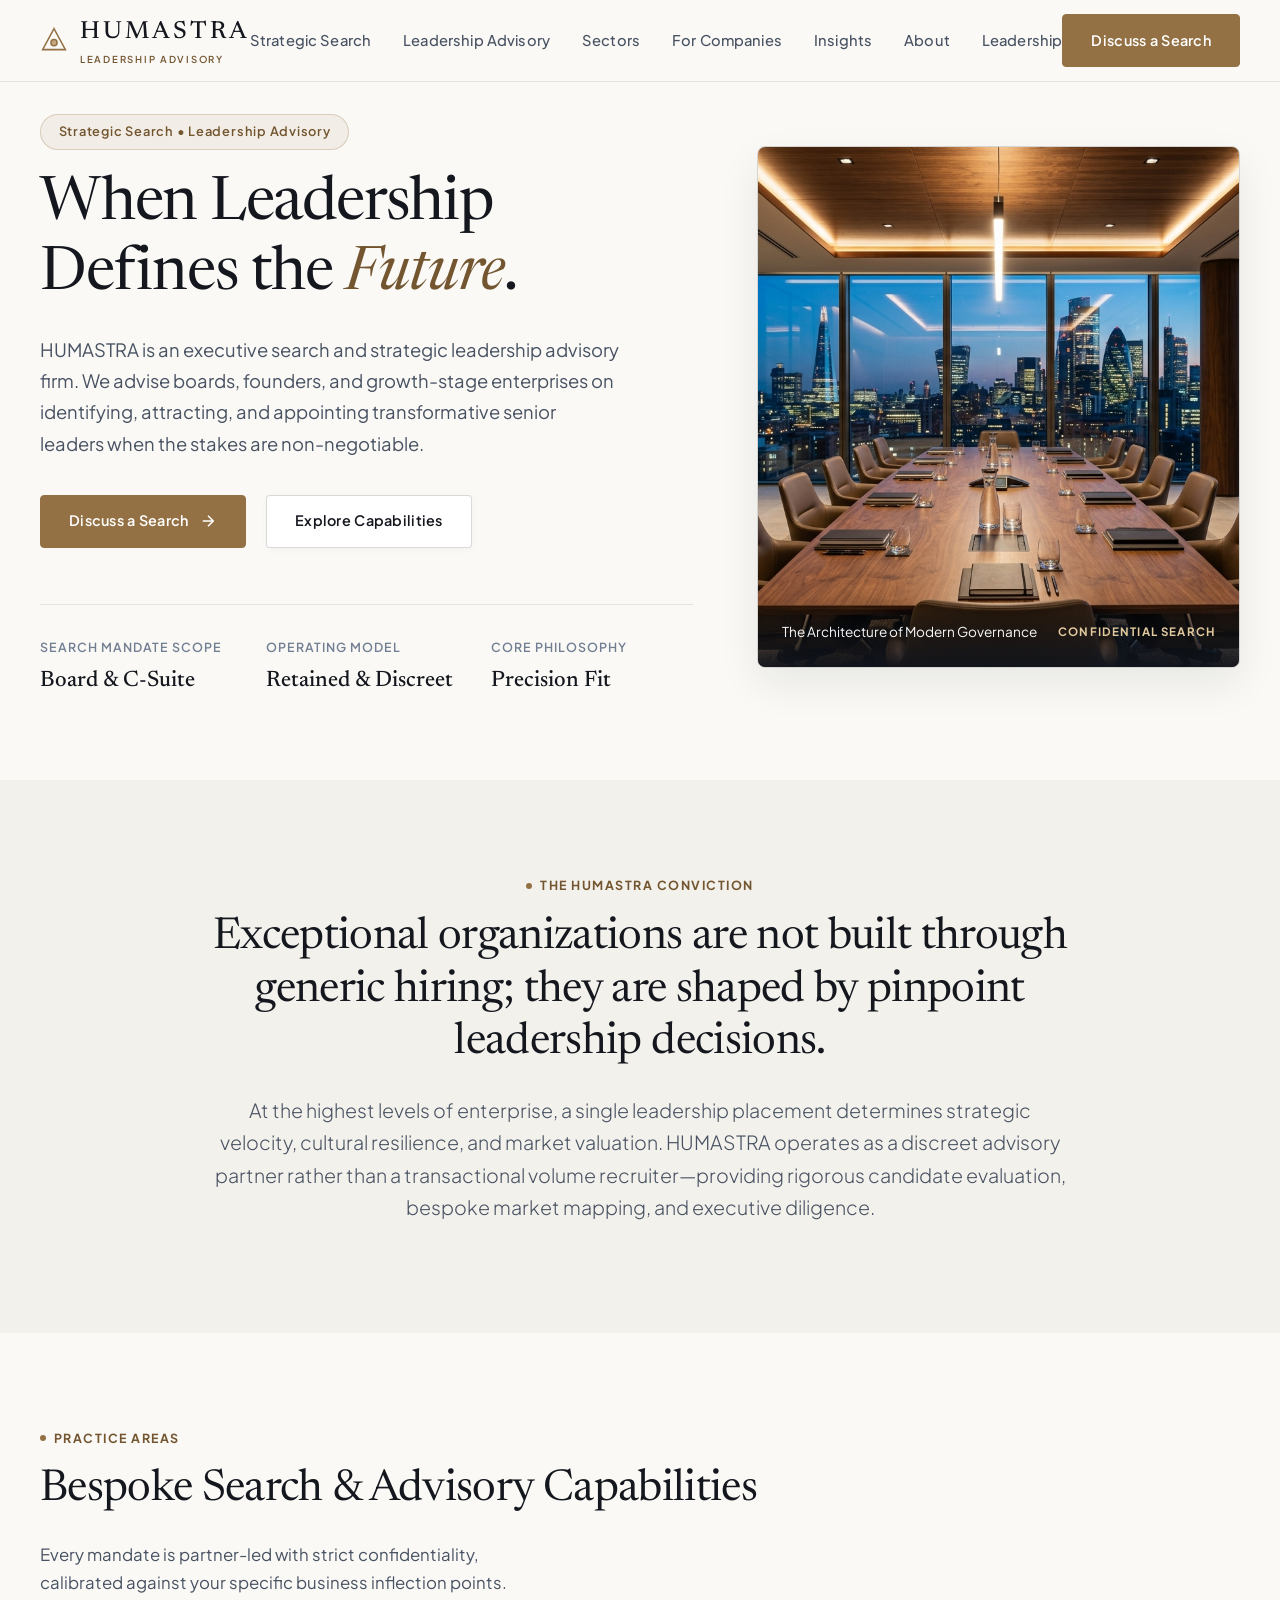
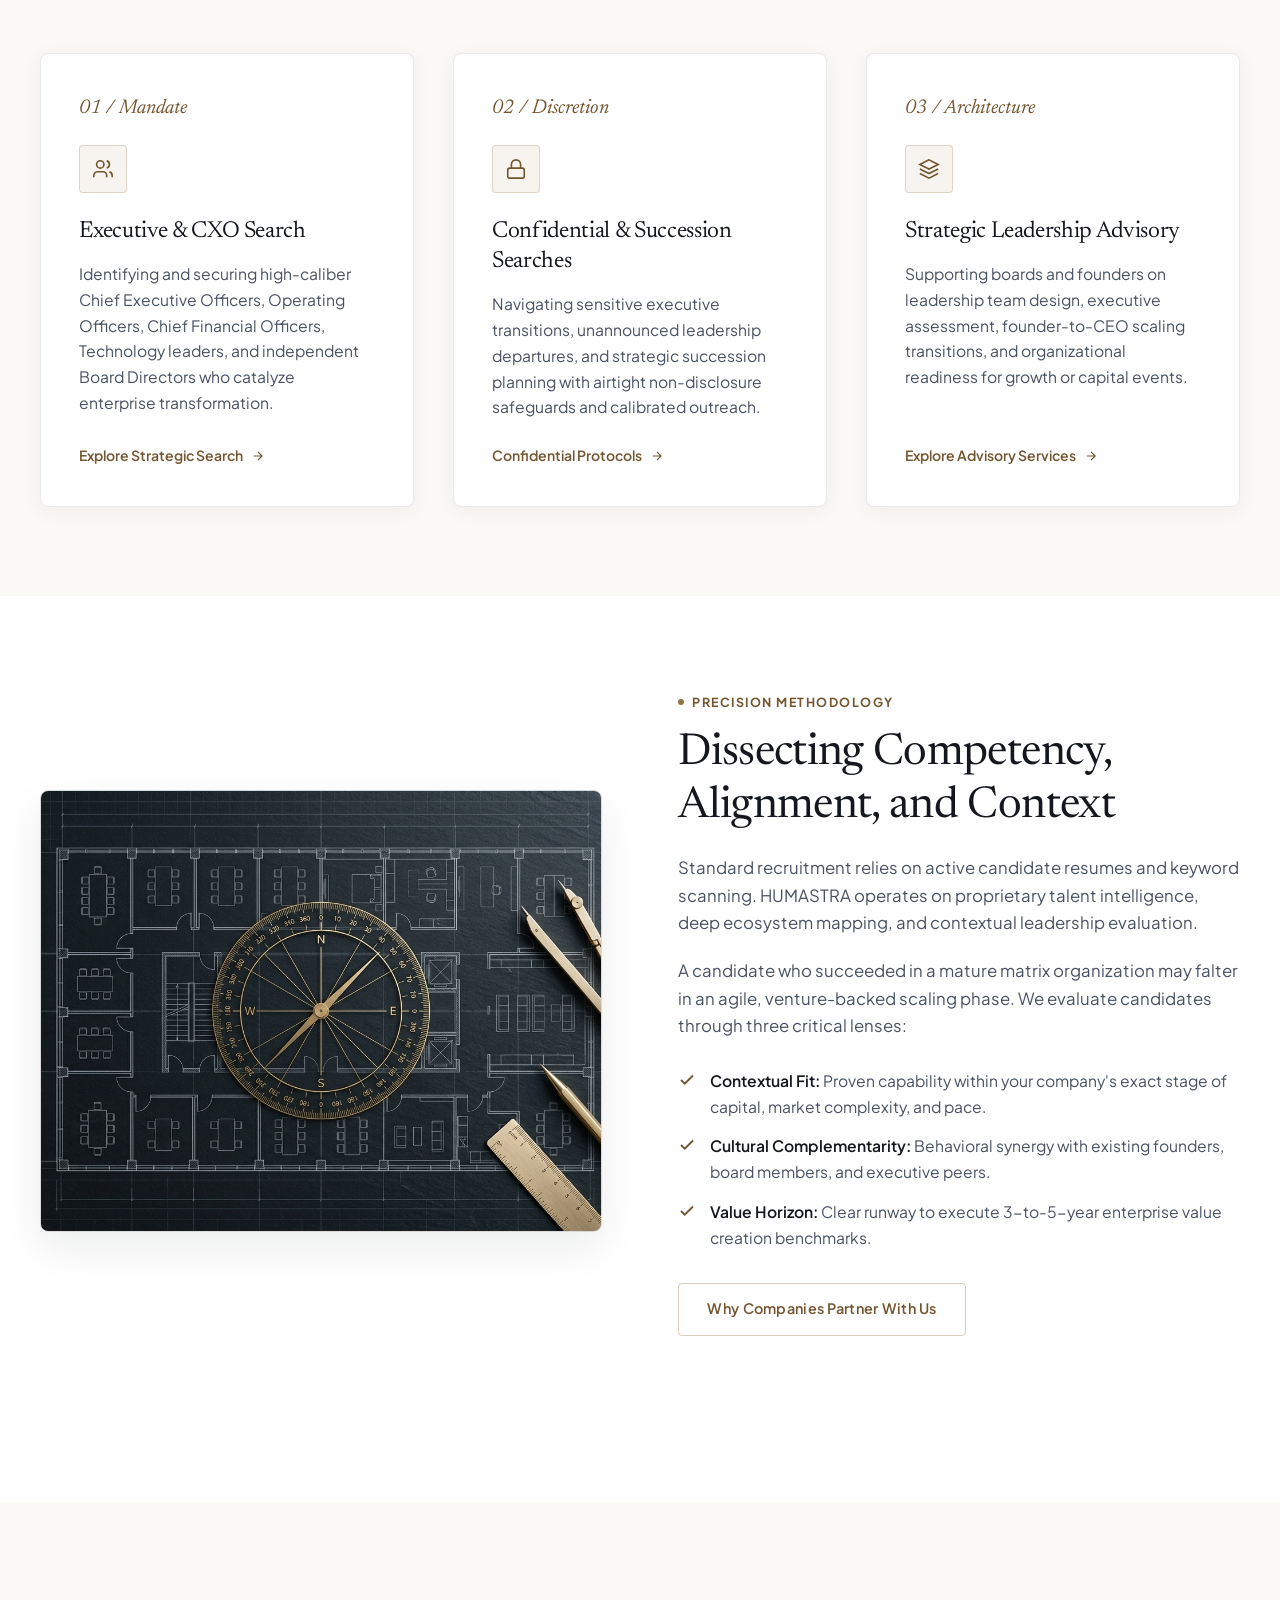
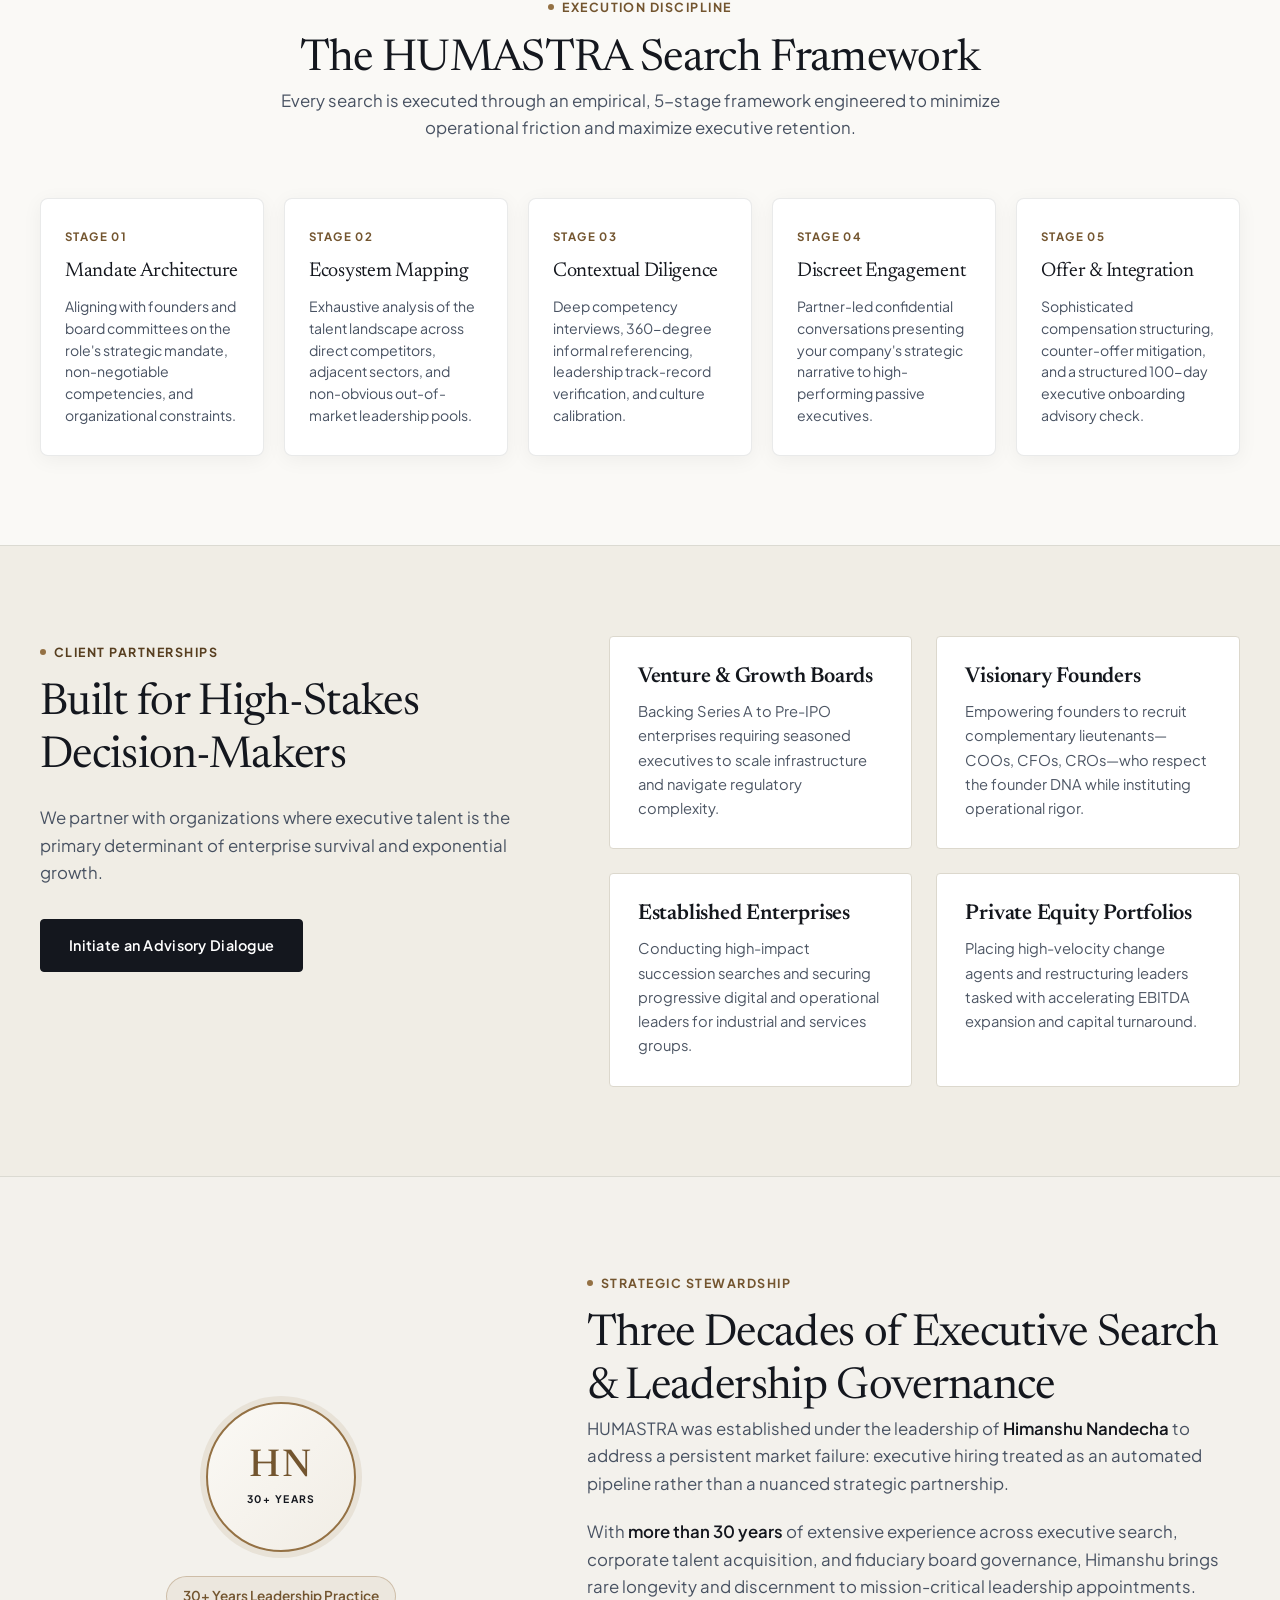
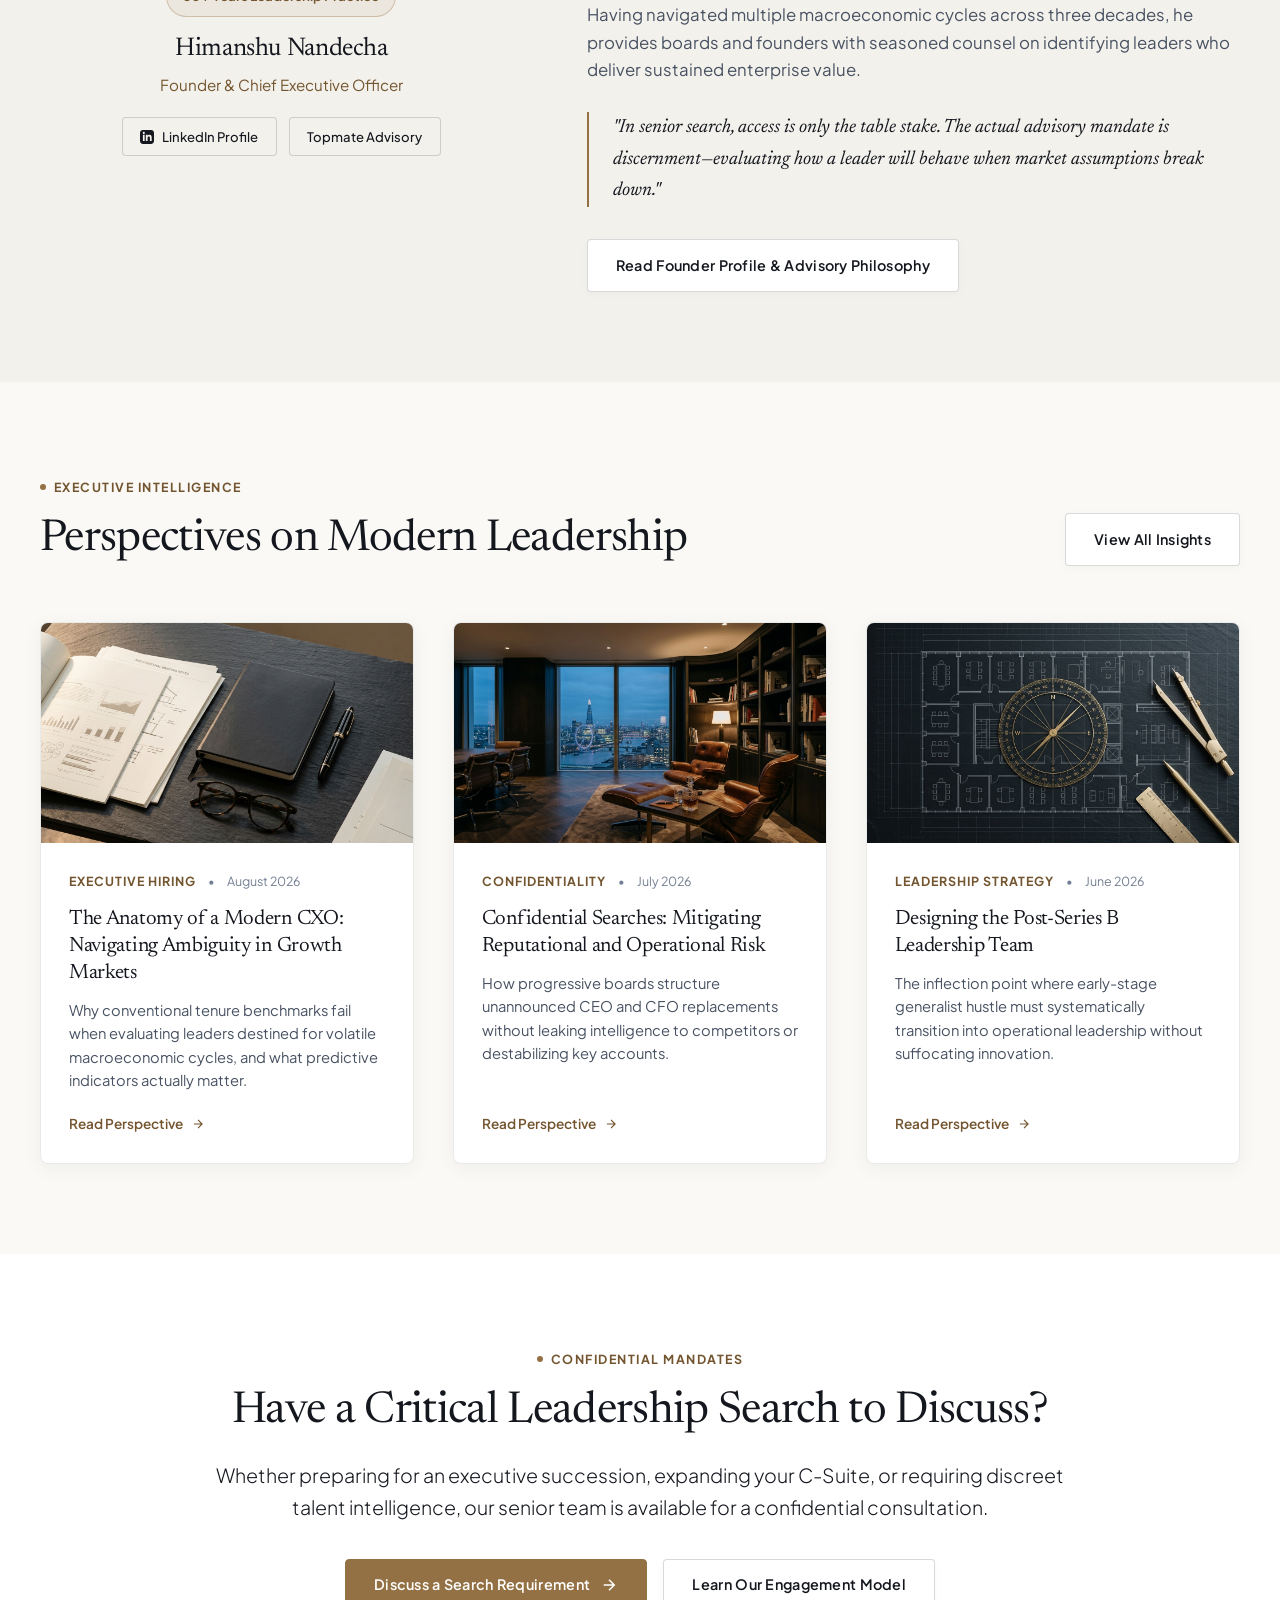
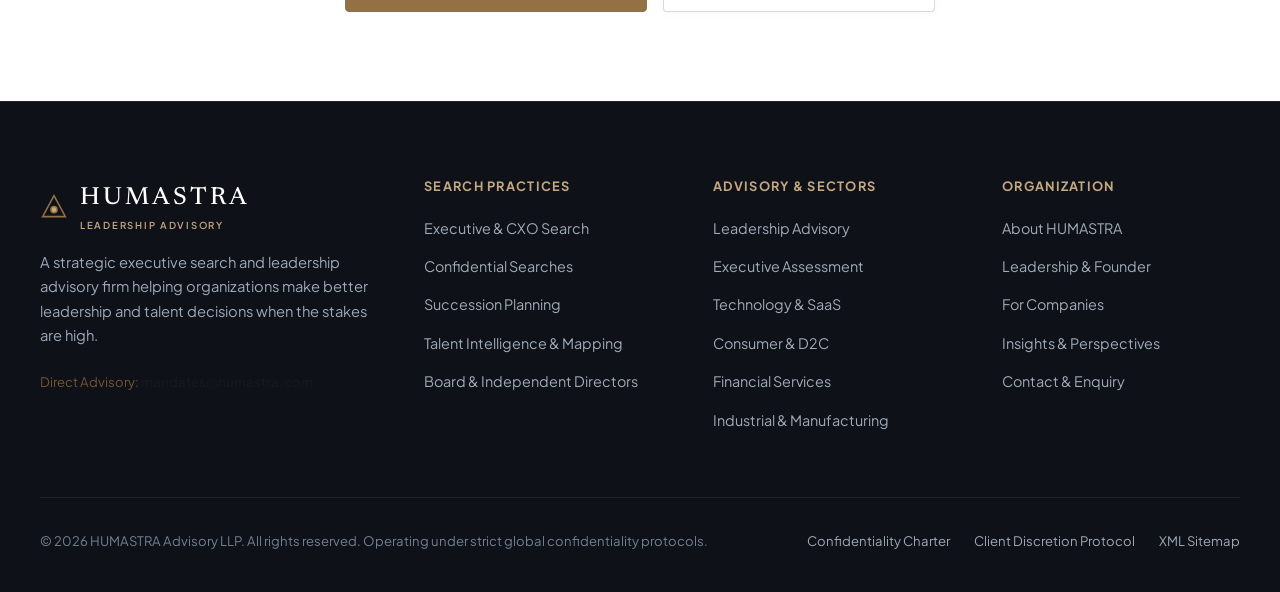
==== commit 5947b5f3: "Convert website to executive light theme, emphasize 30+ years experience, remove portrait photos and" ====
--- a/index.html
+++ b/index.html
@@ -437,9 +437,11 @@
         <div class="founder-profile-grid" style="align-items: center;">
           
           <div style="text-align: center;">
-            <div class="founder-avatar-frame" style="width: 220px; height: 220px;">
-              <img src="assets/images/himanshu-nandecha.jpg" alt="Himanshu Nandecha, Founder and CEO of HUMASTRA" width="220" height="220" loading="lazy">
-            </div>
+            <div class="founder-monogram-seal">
+              <span class="founder-seal-text">HN</span>
+              <span class="founder-seal-sub">30+ Years</span>
+            </div>
+            <span class="experience-callout-pill">30+ Years Leadership Practice</span>
             <h3 style="font-size: 1.6rem; margin-bottom: 0.35rem;">Himanshu Nandecha</h3>
             <p style="color: var(--gold-light); font-size: 0.95rem; margin-bottom: 1.25rem;">Founder &amp; Chief Executive Officer</p>
             <div style="display: flex; justify-content: center; gap: 0.75rem; flex-wrap: wrap;">
@@ -455,18 +457,18 @@
 
           <div>
             <span class="eyebrow">Strategic Stewardship</span>
-            <h2>Human-Centered Leadership with Empirical Precision</h2>
+            <h2>Three Decades of Executive Search &amp; Leadership Governance</h2>
             <p>
               HUMASTRA was established under the leadership of <strong>Himanshu Nandecha</strong> to address a persistent market failure: executive hiring treated as an automated pipeline rather than a nuanced strategic partnership.
             </p>
             <p>
-              Bringing years of specialized leadership experience in talent acquisition—including serving as Head of Talent Acquisitions at Topaz Multi Groups and serving in corporate governance roles as an Independent Director—Himanshu combines deep operational recruitment mastery with board-level judgment.
+              With <strong>more than 30 years</strong> of extensive experience across executive search, corporate talent acquisition, and fiduciary board governance, Himanshu brings rare longevity and discernment to mission-critical leadership appointments. Having navigated multiple macroeconomic cycles across three decades, he provides boards and founders with seasoned counsel on identifying leaders who deliver sustained enterprise value.
             </p>
             <blockquote style="border-left: 2px solid var(--gold-primary); padding-left: 1.5rem; margin: 1.75rem 0; font-family: var(--font-serif); font-size: 1.2rem; font-style: italic; color: var(--text-primary);">
               "In senior search, access is only the table stake. The actual advisory mandate is discernment—evaluating how a leader will behave when market assumptions break down."
             </blockquote>
             <div style="margin-top: 2rem;">
-              <a href="leadership.html" class="btn btn-secondary">Read Founder Profile &amp; Governance Background</a>
+              <a href="leadership.html" class="btn btn-secondary">Read Founder Profile &amp; Advisory Philosophy</a>
             </div>
           </div>
 
--- a/assets/css/main.css
+++ b/assets/css/main.css
@@ -1,44 +1,52 @@
 /* ==========================================================================
    HUMASTRA | Strategic Executive Search & Leadership Advisory
-   Design System & Core Architecture
+   Design System & Core Architecture (Light Editorial Theme)
    Aesthetics: Minimal, Sophisticated, Intelligent, Human, Premium, Trustworthy
    ========================================================================== */
 
 @import url('https://fonts.googleapis.com/css2?family=Newsreader:ital,opsz,wght@0,6..72,300;0,6..72,400;0,6..72,500;0,6..72,600;1,6..72,300;1,6..72,400&family=Plus+Jakarta+Sans:wght@300;400;500;600;700&display=swap');
 
 :root {
-  /* Chromatic Hierarchy - Bespoke Executive Palette */
-  --bg-primary: #0A0D12;
-  --bg-secondary: #0F141C;
-  --bg-surface: #141B24;
-  --bg-surface-elevated: #1B2330;
-  --bg-subtle: #222C3D;
-
-  /* Editorial Cream Accents & Inversion Modules */
-  --cream-bg: #F5F3EE;
+  /* Chromatic Hierarchy - Luminous Executive Light Palette */
+  --bg-primary: #FAF9F6;          /* Pristine Alabaster Canvas */
+  --bg-secondary: #F3F1EC;        /* Soft Archival Linen */
+  --bg-surface: #FFFFFF;          /* Pure Crisp Card Surface */
+  --bg-surface-elevated: #FFFFFF; /* Elevated White Card */
+  --bg-subtle: #EBE8E1;          /* Neutral Warm Tint */
+
+  /* Architectural Inverted Modules (Dark Contrast Anchors) */
+  --dark-bg: #11151D;
+  --dark-surface: #181E29;
+  --dark-text: #F8F9FA;
+  --dark-text-muted: #9DA8B8;
+  --dark-border: rgba(255, 255, 255, 0.12);
+
+  /* Cream Inversion Modules */
+  --cream-bg: #F0EDE5;
   --cream-surface: #FFFFFF;
-  --cream-text: #111418;
-  --cream-text-muted: #575D66;
-  --cream-border: #E5E1D8;
-  --cream-subtle: #EAE6DD;
-
-  /* Warm Champagne Bronze Accents */
-  --gold-primary: #C5A880;
-  --gold-light: #DFCAAB;
-  --gold-dark: #9E8159;
-  --gold-glow: rgba(197, 168, 128, 0.15);
-  --gold-glow-subtle: rgba(197, 168, 128, 0.08);
+  --cream-text: #14171D;
+  --cream-text-muted: #4D5664;
+  --cream-border: #DCD8CD;
+  --cream-subtle: #E6E2D8;
+
+  /* Executive Warm Bronze & Cognac Accents */
+  --gold-primary: #947144;        /* Deep Warm Bronze (High Contrast & Regal) */
+  --gold-light: #73552F;          /* Umber Bronze for razor-sharp reading */
+  --gold-dark: #573E1F;
+  --gold-accent: #B28F61;
+  --gold-glow: rgba(148, 113, 68, 0.12);
+  --gold-glow-subtle: rgba(148, 113, 68, 0.05);
 
   /* Typography Colors */
-  --text-primary: #F8F9FA;
-  --text-secondary: #A0AAB8;
-  --text-muted: #647082;
-  --text-inverse: #0A0D12;
-
-  /* Lines & Structural Delimiters */
-  --border-subtle: rgba(255, 255, 255, 0.08);
-  --border-medium: rgba(255, 255, 255, 0.14);
-  --border-gold: rgba(197, 168, 128, 0.35);
+  --text-primary: #14171E;        /* Deep Obsidian Charcoal */
+  --text-secondary: #485262;      /* Refined Slate Graphite */
+  --text-muted: #727F92;          /* Soft Editorial Slate */
+  --text-inverse: #FFFFFF;        /* Contrast Light */
+
+  /* Structural Lines & Delimiters */
+  --border-subtle: rgba(20, 23, 30, 0.09);
+  --border-medium: rgba(20, 23, 30, 0.16);
+  --border-gold: rgba(148, 113, 68, 0.35);
 
   /* Typography Stack */
   --font-serif: "Newsreader", Georgia, Cambria, "Times New Roman", Times, serif;
@@ -47,12 +55,12 @@
   /* Spatial Scales */
   --container-max: 1280px;
   --container-narrow: 940px;
-  --header-height: 80px;
+  --header-height: 82px;
 
   /* Elevation Shadows */
-  --shadow-subtle: 0 4px 20px rgba(0, 0, 0, 0.25);
-  --shadow-deep: 0 16px 40px rgba(0, 0, 0, 0.45);
-  --shadow-gold: 0 8px 30px rgba(197, 168, 128, 0.12);
+  --shadow-subtle: 0 4px 20px rgba(18, 22, 28, 0.05);
+  --shadow-deep: 0 16px 40px rgba(18, 22, 28, 0.08);
+  --shadow-gold: 0 8px 30px rgba(148, 113, 68, 0.15);
 
   /* Transitions */
   --transition-fast: 0.2s cubic-bezier(0.16, 1, 0.3, 1);
@@ -97,7 +105,7 @@
   top: -100px;
   left: 20px;
   background: var(--gold-primary);
-  color: var(--text-inverse);
+  color: #FFFFFF;
   padding: 10px 18px;
   font-weight: 600;
   font-size: 0.875rem;
@@ -122,18 +130,18 @@
 }
 
 h1 {
-  font-size: clamp(1.85rem, 5vw, 3.8rem);
+  font-size: clamp(2rem, 5vw, 3.8rem);
   font-weight: 400;
   line-height: 1.15;
 }
 
 h2 {
-  font-size: clamp(1.5rem, 3.5vw, 2.75rem);
+  font-size: clamp(1.6rem, 3.5vw, 2.75rem);
   line-height: 1.2;
 }
 
 h3 {
-  font-size: clamp(1.25rem, 2.2vw, 1.75rem);
+  font-size: clamp(1.3rem, 2.2vw, 1.75rem);
   line-height: 1.3;
 }
 
@@ -147,13 +155,13 @@
 p {
   color: var(--text-secondary);
   font-size: 1.05rem;
-  font-weight: 300;
+  font-weight: 400;
   margin-bottom: 1.25rem;
 }
 
 p.lead {
-  font-size: 1.25rem;
-  line-height: 1.6;
+  font-size: 1.22rem;
+  line-height: 1.65;
   color: var(--text-primary);
   font-weight: 300;
 }
@@ -169,17 +177,17 @@
   transition: color var(--transition-fast);
 }
 
-/* Micro-eyebrow Badge */
+/* Eyebrow Pill & Badges */
 .eyebrow {
   display: inline-flex;
   align-items: center;
   gap: 0.5rem;
   font-family: var(--font-sans);
   font-size: 0.78rem;
-  font-weight: 600;
+  font-weight: 700;
   text-transform: uppercase;
   letter-spacing: 0.12em;
-  color: var(--gold-primary);
+  color: var(--gold-light);
   margin-bottom: 1rem;
 }
 
@@ -196,13 +204,13 @@
   display: inline-flex;
   align-items: center;
   gap: 0.6rem;
-  padding: 0.4rem 1rem;
-  background: rgba(197, 168, 128, 0.08);
-  border: 1px solid var(--border-gold);
+  padding: 0.4rem 1.1rem;
+  background: rgba(148, 113, 68, 0.08);
+  border: 1px solid rgba(148, 113, 68, 0.28);
   border-radius: var(--radius-full);
   font-family: var(--font-sans);
   font-size: 0.8rem;
-  font-weight: 500;
+  font-weight: 600;
   letter-spacing: 0.06em;
   color: var(--gold-light);
   margin-bottom: 1.25rem;
@@ -223,13 +231,13 @@
 }
 
 .section {
-  padding-top: clamp(4rem, 7vw, 7.5rem);
-  padding-bottom: clamp(4rem, 7vw, 7.5rem);
+  padding-top: clamp(4.5rem, 7vw, 7.5rem);
+  padding-bottom: clamp(4.5rem, 7vw, 7.5rem);
   position: relative;
 }
 
 .section-hero {
-  padding-top: clamp(6.5rem, 10vw, 10rem);
+  padding-top: calc(var(--header-height) + 3.5rem);
   padding-bottom: clamp(4rem, 7vw, 7.5rem);
 }
 
@@ -244,18 +252,8 @@
 .section-cream {
   background-color: var(--cream-bg);
   color: var(--cream-text);
-}
-.section-cream h1,
-.section-cream h2,
-.section-cream h3,
-.section-cream h4 {
-  color: var(--cream-text);
-}
-.section-cream p {
-  color: var(--cream-text-muted);
-}
-.section-cream strong {
-  color: var(--cream-text);
+  border-top: 1px solid var(--border-subtle);
+  border-bottom: 1px solid var(--border-subtle);
 }
 
 /* ==========================================================================
@@ -268,17 +266,17 @@
   width: 100%;
   height: var(--header-height);
   z-index: 1000;
-  background-color: rgba(10, 13, 18, 0.82);
+  background-color: rgba(250, 249, 246, 0.92);
   backdrop-filter: blur(14px);
   -webkit-backdrop-filter: blur(14px);
   border-bottom: 1px solid var(--border-subtle);
-  transition: background-color var(--transition-smooth), border-color var(--transition-smooth);
+  transition: background-color var(--transition-smooth), border-color var(--transition-smooth), box-shadow var(--transition-smooth);
 }
 
 .site-header.scrolled {
-  background-color: rgba(10, 13, 18, 0.96);
-  border-bottom-color: rgba(255, 255, 255, 0.12);
-  box-shadow: 0 4px 20px rgba(0, 0, 0, 0.35);
+  background-color: rgba(255, 255, 255, 0.98);
+  border-bottom-color: var(--border-medium);
+  box-shadow: 0 4px 20px rgba(0, 0, 0, 0.05);
 }
 
 .header-inner {
@@ -320,10 +318,10 @@
   display: block;
   font-family: var(--font-sans);
   font-size: 0.6rem;
-  font-weight: 500;
+  font-weight: 600;
   letter-spacing: 0.18em;
   text-transform: uppercase;
-  color: var(--text-muted);
+  color: var(--gold-light);
   margin-top: -2px;
 }
 
@@ -336,8 +334,8 @@
 }
 
 .nav-link {
-  font-size: 0.9rem;
-  font-weight: 400;
+  font-size: 0.92rem;
+  font-weight: 500;
   color: var(--text-secondary);
   letter-spacing: 0.01em;
   padding: 0.4rem 0;
@@ -375,8 +373,8 @@
 /* Mobile Toggle */
 .mobile-toggle {
   display: none;
-  background: none;
-  border: 1px solid var(--border-subtle);
+  background: var(--bg-surface);
+  border: 1px solid var(--border-medium);
   border-radius: var(--radius-sm);
   color: var(--text-primary);
   cursor: pointer;
@@ -385,6 +383,12 @@
   height: 42px;
   align-items: center;
   justify-content: center;
+  transition: all var(--transition-fast);
+}
+
+.mobile-toggle:hover {
+  border-color: var(--gold-primary);
+  background-color: var(--bg-secondary);
 }
 
 .mobile-toggle svg {
@@ -404,7 +408,7 @@
   padding: 0.85rem 1.75rem;
   font-family: var(--font-sans);
   font-size: 0.9rem;
-  font-weight: 500;
+  font-weight: 600;
   letter-spacing: 0.02em;
   border-radius: var(--radius-sm);
   cursor: pointer;
@@ -416,25 +420,26 @@
 
 .btn-primary {
   background-color: var(--gold-primary);
-  color: var(--text-inverse);
+  color: #FFFFFF;
   border-color: var(--gold-primary);
 }
 
 .btn-primary:hover {
   background-color: var(--gold-light);
   border-color: var(--gold-light);
-  box-shadow: 0 4px 18px rgba(197, 168, 128, 0.3);
+  box-shadow: 0 4px 18px rgba(148, 113, 68, 0.3);
   transform: translateY(-1px);
 }
 
 .btn-secondary {
-  background-color: transparent;
+  background-color: #FFFFFF;
   color: var(--text-primary);
   border-color: var(--border-medium);
+  box-shadow: 0 2px 8px rgba(0, 0, 0, 0.03);
 }
 
 .btn-secondary:hover {
-  background-color: rgba(255, 255, 255, 0.05);
+  background-color: var(--bg-secondary);
   border-color: var(--text-primary);
   transform: translateY(-1px);
 }
@@ -446,31 +451,20 @@
 }
 
 .btn-gold-outline:hover {
-  background-color: rgba(197, 168, 128, 0.08);
+  background-color: rgba(148, 113, 68, 0.08);
   border-color: var(--gold-primary);
   transform: translateY(-1px);
 }
 
 .btn-cream {
-  background-color: var(--cream-text);
+  background-color: var(--text-primary);
   color: #FFFFFF;
-  border-color: var(--cream-text);
+  border-color: var(--text-primary);
 }
 
 .btn-cream:hover {
   background-color: #000000;
   border-color: #000000;
-}
-
-.btn-cream-outline {
-  background-color: transparent;
-  color: var(--cream-text);
-  border-color: var(--cream-border);
-}
-
-.btn-cream-outline:hover {
-  background-color: var(--cream-subtle);
-  border-color: var(--cream-text);
 }
 
 .btn-icon {
@@ -512,7 +506,7 @@
 
 .hero-headline em {
   font-style: italic;
-  color: var(--gold-primary);
+  color: var(--gold-light);
   font-family: var(--font-serif);
 }
 
@@ -547,7 +541,7 @@
 
 .metric-label {
   font-size: 0.78rem;
-  font-weight: 500;
+  font-weight: 600;
   text-transform: uppercase;
   letter-spacing: 0.08em;
   color: var(--text-muted);
@@ -557,7 +551,7 @@
 .metric-value {
   font-family: var(--font-serif);
   font-size: 1.4rem;
-  font-weight: 400;
+  font-weight: 500;
   color: var(--text-primary);
 }
 
@@ -571,7 +565,7 @@
   border-radius: var(--radius-md);
   overflow: hidden;
   box-shadow: var(--shadow-deep);
-  border: 1px solid var(--border-subtle);
+  border: 1px solid var(--border-medium);
 }
 
 .hero-image-frame img {
@@ -592,9 +586,9 @@
   left: 0;
   right: 0;
   padding: 1.5rem;
-  background: linear-gradient(to top, rgba(10, 13, 18, 0.95), transparent);
+  background: linear-gradient(to top, rgba(17, 21, 29, 0.95), transparent);
   font-size: 0.85rem;
-  color: var(--text-secondary);
+  color: #F8F9FA;
   display: flex;
   align-items: center;
   justify-content: space-between;
@@ -602,10 +596,10 @@
 
 .hero-caption-tag {
   font-size: 0.72rem;
-  font-weight: 600;
+  font-weight: 700;
   letter-spacing: 0.1em;
   text-transform: uppercase;
-  color: var(--gold-light);
+  color: #E2CA9E;
 }
 
 /* Page Subpage Hero */
@@ -614,6 +608,7 @@
   padding-bottom: clamp(3rem, 5vw, 5.5rem);
   border-bottom: 1px solid var(--border-subtle);
   position: relative;
+  background-color: var(--bg-primary);
 }
 
 .page-hero-inner {
@@ -643,7 +638,7 @@
 }
 
 .breadcrumb a:hover {
-  color: var(--gold-primary);
+  color: var(--gold-light);
 }
 
 .breadcrumb-separator {
@@ -682,6 +677,7 @@
   flex-direction: column;
   height: 100%;
   position: relative;
+  box-shadow: var(--shadow-subtle);
 }
 
 .advisory-card:hover {
@@ -694,21 +690,21 @@
   font-family: var(--font-serif);
   font-size: 1.25rem;
   font-style: italic;
-  color: var(--gold-primary);
+  color: var(--gold-light);
   margin-bottom: 1.25rem;
   display: block;
 }
 
 .card-icon-wrapper {
-  width: 46px;
-  height: 46px;
+  width: 48px;
+  height: 48px;
   border-radius: var(--radius-sm);
-  background: rgba(197, 168, 128, 0.08);
-  border: 1px solid var(--border-gold);
+  background: rgba(148, 113, 68, 0.08);
+  border: 1px solid rgba(148, 113, 68, 0.25);
   display: flex;
   align-items: center;
   justify-content: center;
-  color: var(--gold-primary);
+  color: var(--gold-light);
   margin-bottom: 1.5rem;
 }
 
@@ -734,7 +730,7 @@
   align-items: center;
   gap: 0.5rem;
   font-size: 0.875rem;
-  font-weight: 500;
+  font-weight: 600;
   color: var(--gold-light);
   margin-top: auto;
 }
@@ -770,7 +766,7 @@
   position: relative;
   border-radius: var(--radius-md);
   overflow: hidden;
-  border: 1px solid var(--border-subtle);
+  border: 1px solid var(--border-medium);
   box-shadow: var(--shadow-deep);
 }
 
@@ -808,7 +804,7 @@
 .feature-check {
   width: 18px;
   height: 18px;
-  color: var(--gold-primary);
+  color: var(--gold-light);
   flex-shrink: 0;
   margin-top: 3px;
 }
@@ -829,11 +825,13 @@
   padding: 1.75rem 1.5rem;
   position: relative;
   transition: all var(--transition-smooth);
+  box-shadow: var(--shadow-subtle);
 }
 
 .process-step:hover {
   border-color: var(--border-gold);
   transform: translateY(-3px);
+  box-shadow: var(--shadow-deep);
 }
 
 .step-phase {
@@ -841,7 +839,7 @@
   font-weight: 700;
   letter-spacing: 0.12em;
   text-transform: uppercase;
-  color: var(--gold-primary);
+  color: var(--gold-light);
   margin-bottom: 0.75rem;
 }
 
@@ -871,6 +869,7 @@
   flex-direction: column;
   transition: all var(--transition-smooth);
   text-decoration: none;
+  box-shadow: var(--shadow-subtle);
 }
 
 .insight-card:hover {
@@ -914,8 +913,8 @@
 }
 
 .insight-category {
-  color: var(--gold-primary);
-  font-weight: 600;
+  color: var(--gold-light);
+  font-weight: 700;
   text-transform: uppercase;
   letter-spacing: 0.08em;
 }
@@ -939,7 +938,7 @@
   align-items: center;
   gap: 0.5rem;
   font-size: 0.85rem;
-  font-weight: 500;
+  font-weight: 600;
   color: var(--gold-light);
   margin-top: auto;
 }
@@ -955,7 +954,7 @@
 }
 
 /* ==========================================================================
-   Founder Profile Section (Himanshu Nandecha)
+   Founder Profile Section (Himanshu Nandecha - 30+ Years Experience)
    ========================================================================== */
 .founder-profile-grid {
   display: grid;
@@ -966,31 +965,48 @@
 
 .founder-visual-card {
   background-color: var(--bg-surface);
-  border: 1px solid var(--border-subtle);
+  border: 1px solid var(--border-medium);
   border-radius: var(--radius-md);
-  padding: 2rem;
+  padding: 2.25rem;
   text-align: center;
   box-shadow: var(--shadow-deep);
   position: sticky;
   top: calc(var(--header-height) + 2rem);
 }
 
-.founder-avatar-frame {
-  width: 180px;
-  height: 180px;
+/* Typographic Seal replacing photo */
+.founder-monogram-seal {
+  width: 150px;
+  height: 150px;
   margin: 0 auto 1.5rem;
   border-radius: 50%;
-  overflow: hidden;
-  border: 3px solid var(--gold-primary);
-  box-shadow: 0 0 0 6px rgba(197, 168, 128, 0.15);
-  background-color: var(--bg-subtle);
-}
-
-.founder-avatar-frame img {
-  width: 100%;
-  height: 100%;
-  object-fit: cover;
-  display: block;
+  display: flex;
+  flex-direction: column;
+  align-items: center;
+  justify-content: center;
+  background: linear-gradient(135deg, #FBF9F5 0%, #F1EDE5 100%);
+  border: 2px solid var(--gold-primary);
+  box-shadow: 0 0 0 6px rgba(148, 113, 68, 0.12);
+  position: relative;
+}
+
+.founder-seal-text {
+  font-family: var(--font-serif);
+  font-size: 2.4rem;
+  font-weight: 500;
+  color: var(--gold-light);
+  line-height: 1;
+  letter-spacing: 0.05em;
+}
+
+.founder-seal-sub {
+  font-family: var(--font-sans);
+  font-size: 0.65rem;
+  font-weight: 700;
+  text-transform: uppercase;
+  letter-spacing: 0.14em;
+  color: var(--text-primary);
+  margin-top: 4px;
 }
 
 .founder-name {
@@ -1001,7 +1017,7 @@
 .founder-title {
   font-size: 0.95rem;
   color: var(--gold-light);
-  font-weight: 500;
+  font-weight: 600;
   margin-bottom: 1.25rem;
 }
 
@@ -1020,15 +1036,29 @@
   display: flex;
   align-items: center;
   gap: 0.75rem;
-  font-size: 0.84rem;
+  font-size: 0.88rem;
   color: var(--text-secondary);
 }
 
 .founder-badge-item svg {
-  width: 16px;
-  height: 16px;
-  color: var(--gold-primary);
+  width: 18px;
+  height: 18px;
+  color: var(--gold-light);
   flex-shrink: 0;
+}
+
+.experience-callout-pill {
+  display: inline-flex;
+  align-items: center;
+  gap: 0.5rem;
+  background: rgba(148, 113, 68, 0.08);
+  border: 1px solid var(--border-gold);
+  padding: 0.5rem 1rem;
+  border-radius: var(--radius-full);
+  font-size: 0.85rem;
+  font-weight: 600;
+  color: var(--gold-light);
+  margin-bottom: 1rem;
 }
 
 .founder-social-links {
@@ -1042,49 +1072,51 @@
   display: inline-flex;
   align-items: center;
   gap: 0.5rem;
-  padding: 0.5rem 1rem;
-  background: rgba(255, 255, 255, 0.05);
-  border: 1px solid var(--border-subtle);
+  padding: 0.5rem 1.1rem;
+  background: var(--bg-secondary);
+  border: 1px solid var(--border-medium);
   border-radius: var(--radius-sm);
-  font-size: 0.8rem;
-  color: var(--text-secondary);
+  font-size: 0.82rem;
+  font-weight: 500;
+  color: var(--text-primary);
   transition: all var(--transition-fast);
 }
 
 .founder-social-btn:hover {
   border-color: var(--gold-primary);
   color: var(--gold-light);
-  background: rgba(197, 168, 128, 0.08);
+  background: #FFFFFF;
 }
 
 .verification-notice {
-  background: rgba(197, 168, 128, 0.05);
-  border: 1px solid rgba(197, 168, 128, 0.25);
+  background: #FFFFFF;
+  border: 1px solid rgba(148, 113, 68, 0.28);
   border-radius: var(--radius-md);
   padding: 1.25rem 1.5rem;
   margin-bottom: 2rem;
   display: flex;
   gap: 1rem;
   align-items: flex-start;
+  box-shadow: var(--shadow-subtle);
 }
 
 .verification-notice svg {
   width: 22px;
   height: 22px;
-  color: var(--gold-primary);
+  color: var(--gold-light);
   flex-shrink: 0;
   margin-top: 2px;
 }
 
 .verification-notice p {
-  font-size: 0.88rem;
+  font-size: 0.9rem;
   color: var(--text-secondary);
   margin-bottom: 0;
   line-height: 1.55;
 }
 
 .verification-notice strong {
-  color: var(--gold-light);
+  color: var(--text-primary);
 }
 
 /* Timeline / Milestones */
@@ -1116,7 +1148,7 @@
   width: 14px;
   height: 14px;
   border-radius: 50%;
-  background: var(--bg-primary);
+  background: var(--bg-surface);
   border: 2px solid var(--gold-primary);
 }
 
@@ -1124,17 +1156,18 @@
   font-family: var(--font-serif);
   font-size: 1.3rem;
   margin-bottom: 0.25rem;
+  color: var(--text-primary);
 }
 
 .timeline-org {
   font-size: 0.95rem;
   color: var(--gold-light);
-  font-weight: 500;
+  font-weight: 600;
   margin-bottom: 0.5rem;
 }
 
 .timeline-desc {
-  font-size: 0.92rem;
+  font-size: 0.94rem;
   line-height: 1.6;
   color: var(--text-secondary);
   margin-bottom: 0;
@@ -1151,7 +1184,7 @@
 
 .form-card {
   background-color: var(--bg-surface);
-  border: 1px solid var(--border-subtle);
+  border: 1px solid var(--border-medium);
   border-radius: var(--radius-md);
   padding: clamp(2rem, 4vw, 3.25rem);
   box-shadow: var(--shadow-deep);
@@ -1169,21 +1202,21 @@
 
 .form-label {
   display: block;
-  font-size: 0.85rem;
-  font-weight: 500;
+  font-size: 0.88rem;
+  font-weight: 600;
   color: var(--text-primary);
   margin-bottom: 0.5rem;
 }
 
 .form-label span.required {
-  color: var(--gold-primary);
+  color: var(--gold-light);
 }
 
 .form-control {
   width: 100%;
   padding: 0.85rem 1.15rem;
-  background-color: var(--bg-secondary);
-  border: 1px solid var(--border-subtle);
+  background-color: #FFFFFF;
+  border: 1px solid var(--border-medium);
   border-radius: var(--radius-sm);
   color: var(--text-primary);
   font-family: var(--font-sans);
@@ -1194,7 +1227,7 @@
 .form-control:focus {
   outline: none;
   border-color: var(--gold-primary);
-  box-shadow: 0 0 0 3px rgba(197, 168, 128, 0.15);
+  box-shadow: 0 0 0 3px rgba(148, 113, 68, 0.15);
 }
 
 textarea.form-control {
@@ -1204,7 +1237,7 @@
 
 select.form-control {
   appearance: none;
-  background-image: url("data:image/svg+xml,%3Csvg xmlns='http://www.w3.org/2000/svg' width='12' height='8' viewBox='0 0 12 8'%3E%3Cpath fill='%23C5A880' d='M1.41 0L6 4.58 10.59 0 12 1.41l-6 6-6-6z'/%3E%3C/svg%3E");
+  background-image: url("data:image/svg+xml,%3Csvg xmlns='http://www.w3.org/2000/svg' width='12' height='8' viewBox='0 0 12 8'%3E%3Cpath fill='%23947144' d='M1.41 0L6 4.58 10.59 0 12 1.41l-6 6-6-6z'/%3E%3C/svg%3E");
   background-repeat: no-repeat;
   background-position: right 1.25rem center;
   padding-right: 2.75rem;
@@ -1221,8 +1254,8 @@
   align-items: center;
   gap: 0.75rem;
   padding: 0.85rem 1rem;
-  background: rgba(197, 168, 128, 0.05);
-  border: 1px solid rgba(197, 168, 128, 0.2);
+  background: rgba(148, 113, 68, 0.06);
+  border: 1px solid rgba(148, 113, 68, 0.25);
   border-radius: var(--radius-sm);
   margin-bottom: 1.5rem;
 }
@@ -1230,12 +1263,12 @@
 .confidentiality-shield svg {
   width: 20px;
   height: 20px;
-  color: var(--gold-primary);
+  color: var(--gold-light);
   flex-shrink: 0;
 }
 
 .confidentiality-shield p {
-  font-size: 0.82rem;
+  font-size: 0.84rem;
   color: var(--text-secondary);
   margin-bottom: 0;
 }
@@ -1249,9 +1282,10 @@
 
 .contact-info-block {
   background-color: var(--bg-surface);
-  border: 1px solid var(--border-subtle);
+  border: 1px solid var(--border-medium);
   border-radius: var(--radius-md);
   padding: 2rem;
+  box-shadow: var(--shadow-subtle);
 }
 
 .contact-info-block h3 {
@@ -1275,7 +1309,7 @@
 .contact-list-item svg {
   width: 20px;
   height: 20px;
-  color: var(--gold-primary);
+  color: var(--gold-light);
   flex-shrink: 0;
   margin-top: 3px;
 }
@@ -1294,7 +1328,7 @@
 }
 
 .contact-list-item a:hover {
-  color: var(--gold-primary);
+  color: var(--gold-light);
 }
 
 /* Form Submit Success Alert */
@@ -1307,9 +1341,9 @@
 }
 
 .form-alert.success {
-  background: rgba(46, 125, 50, 0.15);
+  background: rgba(46, 125, 50, 0.1);
   border: 1px solid rgba(76, 175, 80, 0.4);
-  color: #81C784;
+  color: #1B5E20;
 }
 
 /* ==========================================================================
@@ -1324,14 +1358,16 @@
 
 .accordion-item {
   background-color: var(--bg-surface);
-  border: 1px solid var(--border-subtle);
+  border: 1px solid var(--border-medium);
   border-radius: var(--radius-sm);
   overflow: hidden;
-  transition: border-color var(--transition-fast);
+  transition: border-color var(--transition-fast), box-shadow var(--transition-fast);
+  box-shadow: var(--shadow-subtle);
 }
 
 .accordion-item.active {
-  border-color: var(--border-gold);
+  border-color: var(--gold-primary);
+  box-shadow: 0 4px 18px rgba(148, 113, 68, 0.1);
 }
 
 .accordion-header {
@@ -1347,13 +1383,13 @@
   color: var(--text-primary);
   font-family: var(--font-sans);
   font-size: 1.05rem;
-  font-weight: 500;
+  font-weight: 600;
 }
 
 .accordion-icon {
   width: 18px;
   height: 18px;
-  color: var(--gold-primary);
+  color: var(--gold-light);
   transition: transform var(--transition-smooth);
 }
 
@@ -1377,79 +1413,6 @@
   margin-bottom: 0;
   font-size: 0.95rem;
   line-height: 1.65;
-}
-
-/* ==========================================================================
-   Footer
-   ========================================================================== */
-.site-footer {
-  background-color: #07090D;
-  border-top: 1px solid var(--border-subtle);
-  padding-top: clamp(4rem, 6vw, 6rem);
-  padding-bottom: 2.5rem;
-  margin-top: auto;
-}
-
-.footer-top {
-  display: grid;
-  grid-template-columns: 1.4fr 1fr 1fr 1fr;
-  gap: clamp(2rem, 4vw, 4rem);
-  margin-bottom: clamp(3rem, 5vw, 4.5rem);
-}
-
-.footer-brand p {
-  font-size: 0.92rem;
-  color: var(--text-secondary);
-  max-width: 340px;
-  margin-top: 1rem;
-}
-
-.footer-col h4 {
-  font-family: var(--font-sans);
-  font-size: 0.8rem;
-  font-weight: 600;
-  letter-spacing: 0.1em;
-  text-transform: uppercase;
-  color: var(--gold-light);
-  margin-bottom: 1.25rem;
-}
-
-.footer-nav {
-  list-style: none;
-  display: flex;
-  flex-direction: column;
-  gap: 0.75rem;
-}
-
-.footer-nav a {
-  font-size: 0.9rem;
-  color: var(--text-secondary);
-  transition: color var(--transition-fast);
-}
-
-.footer-nav a:hover {
-  color: var(--gold-primary);
-}
-
-.footer-bottom {
-  padding-top: 2rem;
-  border-top: 1px solid var(--border-subtle);
-  display: flex;
-  align-items: center;
-  justify-content: space-between;
-  flex-wrap: wrap;
-  gap: 1rem;
-  font-size: 0.82rem;
-  color: var(--text-muted);
-}
-
-.footer-legal-links {
-  display: flex;
-  gap: 1.5rem;
-}
-
-.footer-legal-links a:hover {
-  color: var(--text-secondary);
 }
 
 /* Client Segments Grid Modules */
@@ -1476,6 +1439,92 @@
   .client-segments-cards {
     grid-template-columns: 1fr;
   }
+}
+
+/* ==========================================================================
+   Footer (Rich Dark Architectural Anchor)
+   ========================================================================== */
+.site-footer {
+  background-color: #0E1218;
+  border-top: 1px solid rgba(255, 255, 255, 0.08);
+  padding-top: clamp(4rem, 6vw, 6rem);
+  padding-bottom: 2.5rem;
+  margin-top: auto;
+  color: #F8F9FA;
+}
+
+.footer-top {
+  display: grid;
+  grid-template-columns: 1.4fr 1fr 1fr 1fr;
+  gap: clamp(2rem, 4vw, 4rem);
+  margin-bottom: clamp(3rem, 5vw, 4.5rem);
+}
+
+.footer-brand p {
+  font-size: 0.92rem;
+  color: #9DA8B8;
+  max-width: 340px;
+  margin-top: 1rem;
+}
+
+.footer-brand .brand-logo {
+  color: #FFFFFF;
+}
+
+.footer-brand .brand-tagline {
+  color: #C5A880;
+}
+
+.footer-col h4 {
+  font-family: var(--font-sans);
+  font-size: 0.8rem;
+  font-weight: 700;
+  letter-spacing: 0.1em;
+  text-transform: uppercase;
+  color: #C5A880;
+  margin-bottom: 1.25rem;
+}
+
+.footer-nav {
+  list-style: none;
+  display: flex;
+  flex-direction: column;
+  gap: 0.75rem;
+}
+
+.footer-nav a {
+  font-size: 0.9rem;
+  color: #A0AAB8;
+  transition: color var(--transition-fast);
+}
+
+.footer-nav a:hover {
+  color: #FFFFFF;
+}
+
+.footer-bottom {
+  padding-top: 2rem;
+  border-top: 1px solid rgba(255, 255, 255, 0.08);
+  display: flex;
+  align-items: center;
+  justify-content: space-between;
+  flex-wrap: wrap;
+  gap: 1rem;
+  font-size: 0.82rem;
+  color: #727F92;
+}
+
+.footer-legal-links {
+  display: flex;
+  gap: 1.5rem;
+}
+
+.footer-legal-links a {
+  color: #9DA8B8;
+}
+
+.footer-legal-links a:hover {
+  color: #FFFFFF;
 }
 
 /* ==========================================================================
@@ -1536,12 +1585,12 @@
     left: 0;
     width: 100%;
     height: calc(100vh - var(--header-height));
-    background-color: var(--bg-primary);
+    background-color: var(--bg-surface);
     flex-direction: column;
     align-items: flex-start;
     padding: 2.5rem 2rem;
     gap: 1.5rem;
-    border-top: 1px solid var(--border-subtle);
+    border-top: 1px solid var(--border-medium);
     transform: translateY(-100%);
     opacity: 0;
     pointer-events: none;
@@ -1598,4 +1647,3 @@
     font-size: 1.15rem;
   }
 }
-
